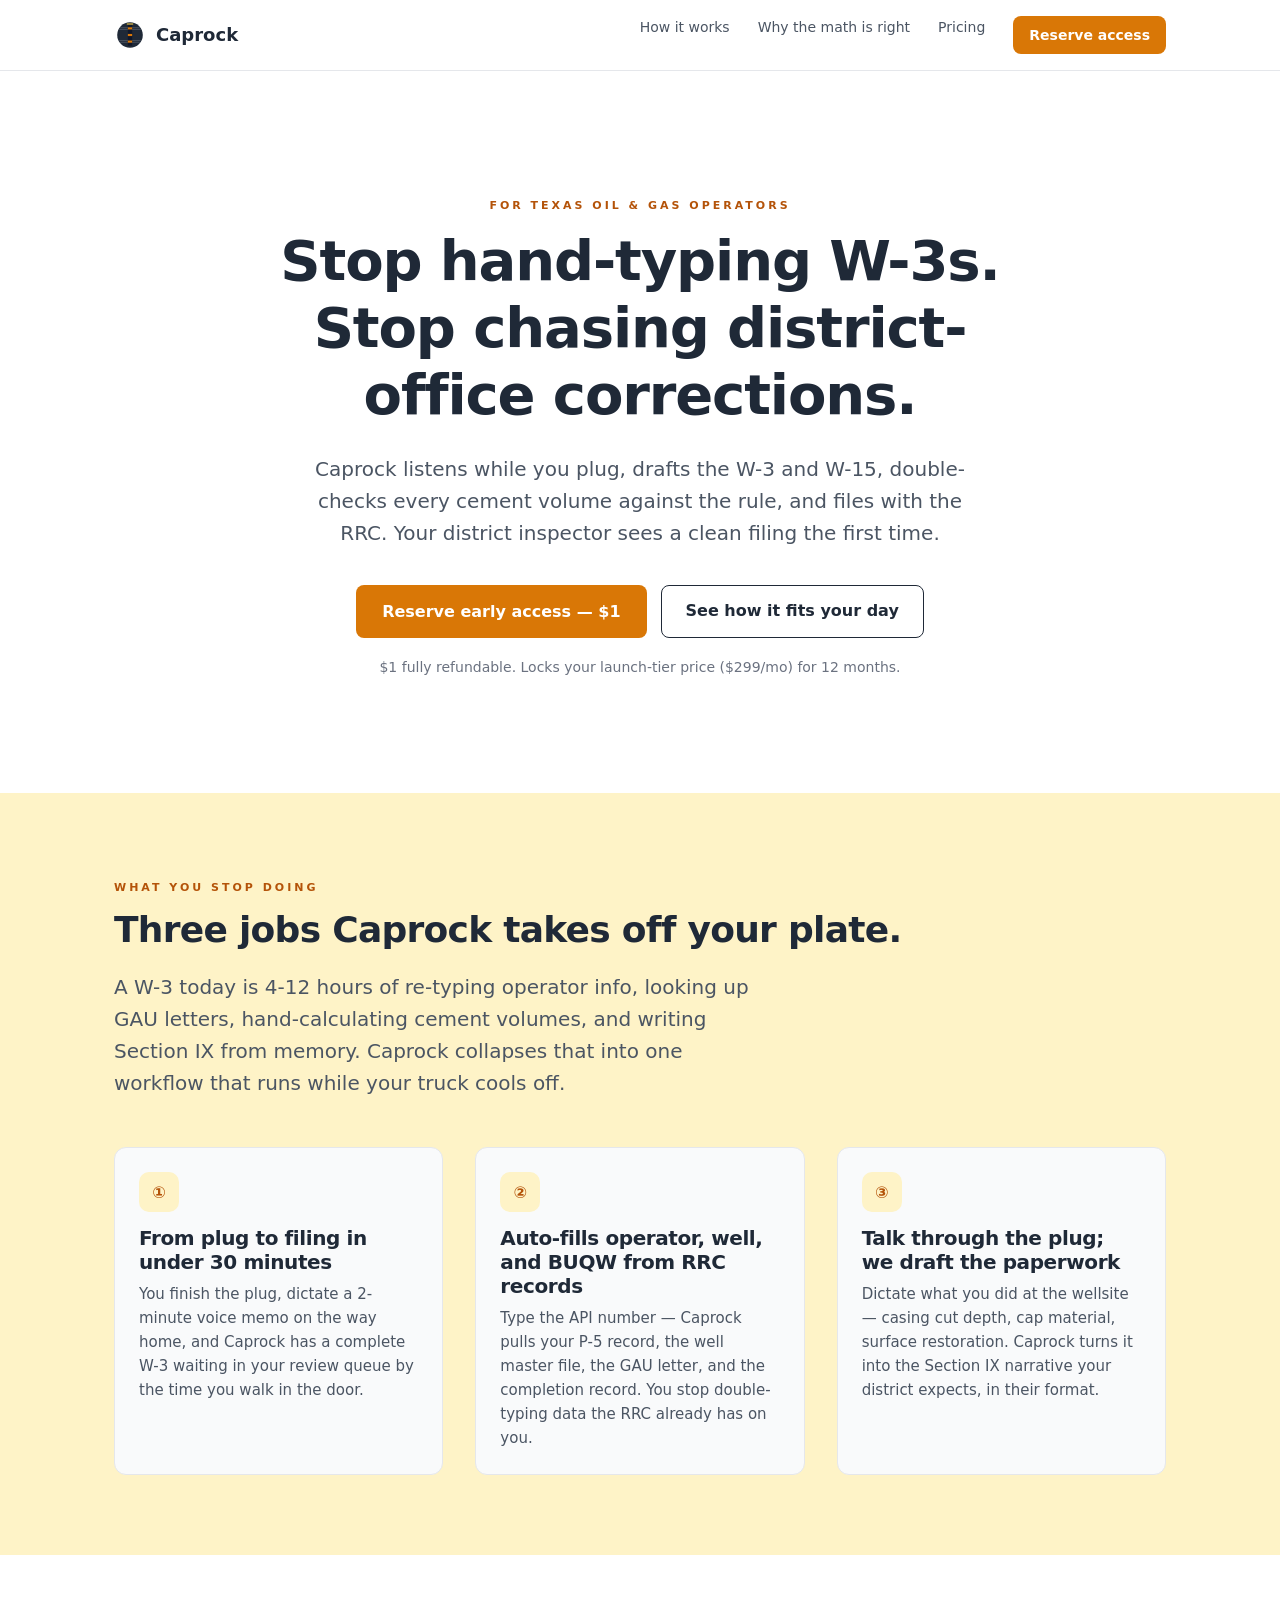
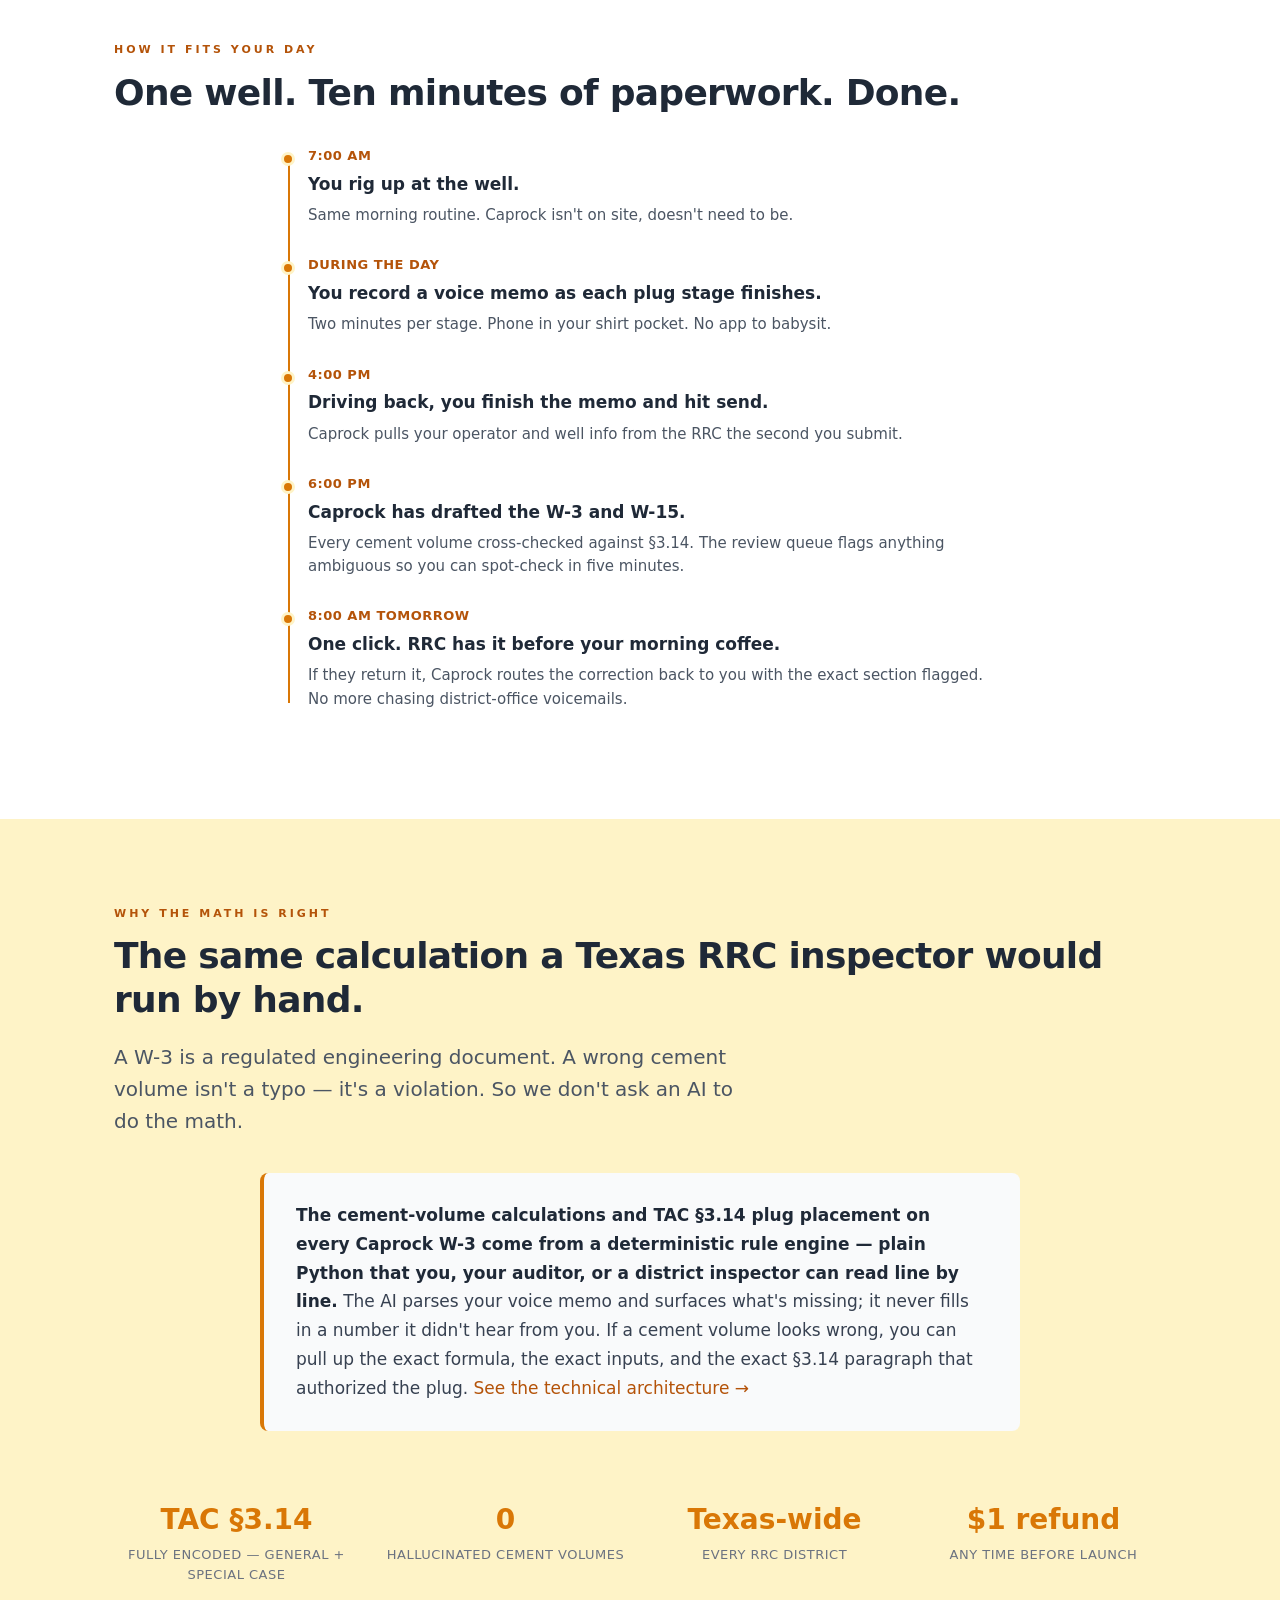
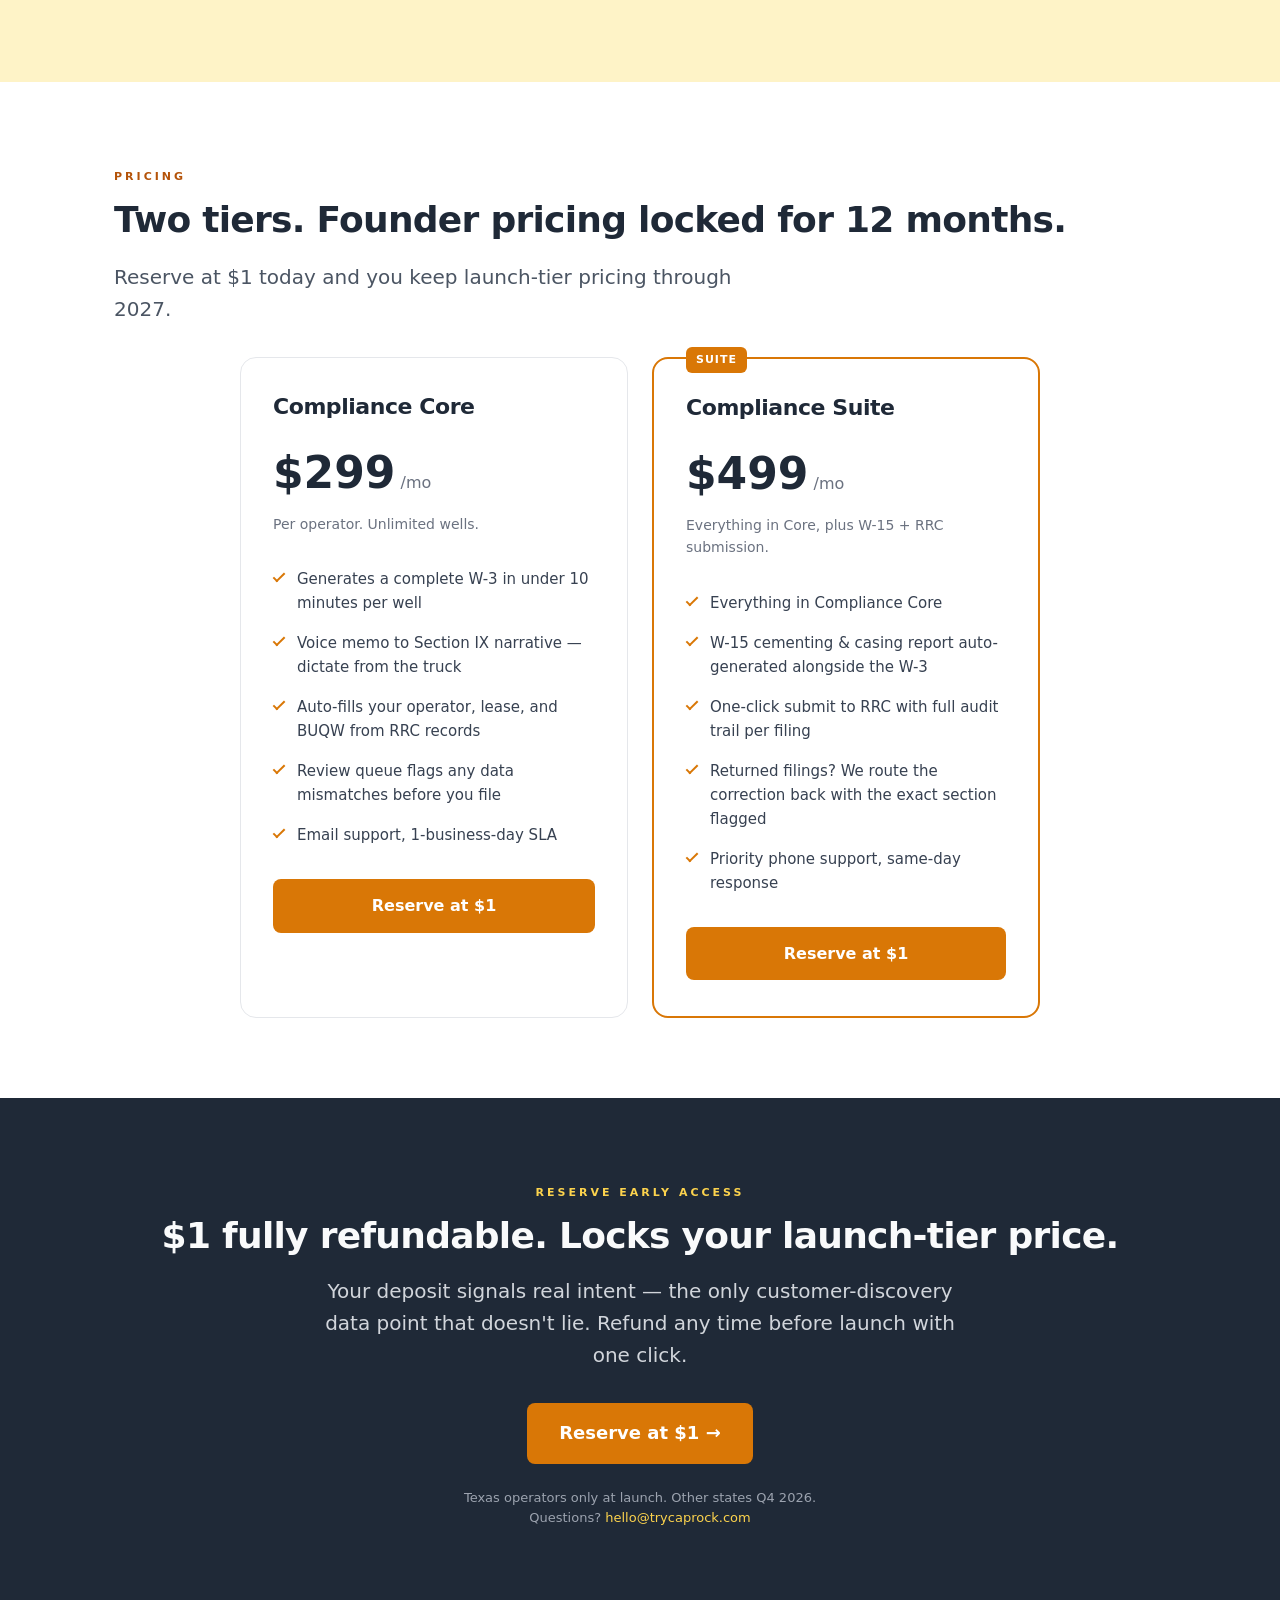
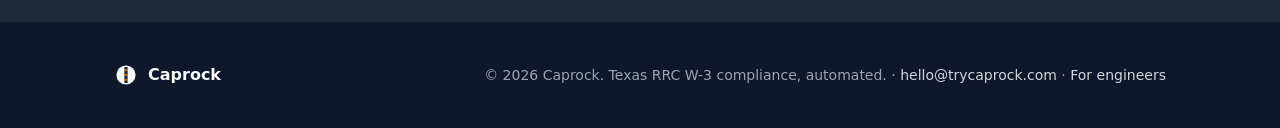
==== landing/index.html @ 78d44333 "Phase 1B + 1C, Caprock landing page, Cloudflare baseline tool" ====
<!DOCTYPE html>
<html lang="en">
<head>
<meta charset="UTF-8">
<meta name="viewport" content="width=device-width, initial-scale=1.0">
<title>Caprock — Stop hand-typing W-3s</title>
<meta name="description" content="Caprock drafts your W-3 and W-15 from a voice memo. Auto-fills operator and well info from RRC records. Cross-checks every cement volume against TAC §3.14. Refundable $1 deposit locks founder pricing.">
<meta property="og:title" content="Caprock — Stop hand-typing W-3s">
<meta property="og:description" content="The plugging-record assistant that won't let cement volumes slip past your district inspector.">
<meta name="theme-color" content="#1F2937">
<style>
  *,*::before,*::after { box-sizing: border-box; }
  html { scroll-behavior: smooth; }
  body {
    margin: 0;
    font-family: -apple-system, BlinkMacSystemFont, "Segoe UI", "Inter", system-ui, sans-serif;
    color: #1F2937; background: #FFFFFF;
    line-height: 1.6; -webkit-font-smoothing: antialiased;
  }
  a { color: #B45309; text-decoration: none; }
  a:hover { text-decoration: underline; }
  .wrap { max-width: 1100px; margin: 0 auto; padding: 0 24px; }
  section { padding: 80px 0; }
  section.dark { background: #1F2937; color: #F9FAFB; }
  section.cream { background: #FEF3C7; }
  h1, h2, h3 { font-weight: 600; letter-spacing: -0.02em; line-height: 1.2; margin: 0 0 18px; }
  h1 { font-size: 56px; }
  h2 { font-size: 36px; }
  h3 { font-size: 20px; }
  p.lead { font-size: 20px; color: #4B5563; max-width: 650px; }
  section.dark p.lead { color: #D1D5DB; }
  .eyebrow { display: inline-block; font-size: 11px; font-weight: 600;
    letter-spacing: 3px; text-transform: uppercase; color: #B45309; margin-bottom: 12px; }
  header { position: sticky; top: 0; z-index: 10; background: rgba(255,255,255,0.92);
    backdrop-filter: blur(8px); border-bottom: 1px solid #E5E7EB; }
  .nav { display: flex; justify-content: space-between; align-items: center;
    padding: 16px 24px; max-width: 1100px; margin: 0 auto; }
  .brand { display: flex; align-items: center; gap: 10px; font-weight: 600; font-size: 18px; color: #1F2937; }
  .brand svg { width: 32px; height: 32px; }
  nav ul { display: flex; gap: 28px; list-style: none; padding: 0; margin: 0; font-size: 14px; }
  nav a { color: #4B5563; }
  .btn { display: inline-block; padding: 14px 26px; border-radius: 8px;
    font-weight: 600; font-size: 16px; cursor: pointer; transition: transform 0.1s; border: none; text-align: center; }
  .btn-primary { background: #D97706; color: #FFFFFF; }
  .btn-primary:hover { background: #B45309; text-decoration: none; transform: translateY(-1px); }
  .btn-ghost { background: transparent; color: inherit; border: 1.5px solid currentColor; padding: 12px 24px; }
  .hero { padding: 120px 0 100px; text-align: center; }
  .hero h1 { max-width: 820px; margin: 0 auto 24px; }
  .hero p.lead { margin: 0 auto 36px; }
  .hero .cta-row { display: flex; gap: 14px; justify-content: center; flex-wrap: wrap; }
  .hero .deposit-note { margin-top: 18px; font-size: 14px; color: #6B7280; }
  .grid { display: grid; gap: 32px; }
  .grid-3 { grid-template-columns: repeat(3, 1fr); }
  @media (max-width: 800px) { .grid-3 { grid-template-columns: 1fr; } }
  .feature { padding: 24px; border-radius: 12px; background: #F9FAFB; border: 1px solid #E5E7EB; }
  .feature .icon { display: inline-flex; align-items: center; justify-content: center;
    width: 40px; height: 40px; border-radius: 10px; background: #FEF3C7;
    color: #B45309; font-weight: 600; margin-bottom: 14px; }
  .feature h3 { margin-bottom: 8px; }
  .feature p { color: #4B5563; margin: 0; font-size: 15px; }

  /* timeline */
  .timeline { max-width: 720px; margin: 32px auto 0; position: relative; padding-left: 28px; }
  .timeline::before { content: ""; position: absolute; left: 8px; top: 8px; bottom: 8px; width: 2px; background: #D97706; }
  .step { position: relative; margin-bottom: 28px; }
  .step::before { content: ""; position: absolute; left: -27px; top: 6px; width: 14px; height: 14px;
    border-radius: 50%; background: #D97706; border: 3px solid #FEF3C7; }
  .step .when { font-size: 13px; font-weight: 600; color: #B45309; letter-spacing: 0.5px; }
  .step h4 { margin: 4px 0 6px; font-size: 17px; font-weight: 600; color: #1F2937; }
  .step p { margin: 0; color: #4B5563; font-size: 15px; line-height: 1.55; }

  /* trust */
  .trust { display: grid; grid-template-columns: repeat(4, 1fr); gap: 24px; text-align: center; }
  @media (max-width: 700px) { .trust { grid-template-columns: repeat(2, 1fr); } }
  .stat { padding: 16px 0; }
  .stat .num { font-size: 28px; font-weight: 700; color: #D97706; line-height: 1.2; }
  .stat .label { font-size: 13px; color: #6B7280; letter-spacing: 0.5px; margin-top: 8px; }

  /* credibility callout */
  .callout { background: #F9FAFB; border-left: 4px solid #D97706; padding: 28px 32px; border-radius: 8px;
    max-width: 760px; margin: 36px auto 0; font-size: 17px; color: #374151; line-height: 1.7; }
  .callout strong { color: #1F2937; }

  /* pricing */
  .pricing { display: grid; grid-template-columns: 1fr 1fr; gap: 24px; max-width: 800px; margin: 32px auto 0; }
  @media (max-width: 700px) { .pricing { grid-template-columns: 1fr; } }
  .tier { background: #FFFFFF; padding: 36px 32px; border-radius: 16px;
    border: 1px solid #E5E7EB; position: relative; }
  .tier.featured { border: 2px solid #D97706; }
  .tier .tag { position: absolute; top: -12px; left: 32px; background: #D97706; color: #FFFFFF;
    padding: 4px 10px; border-radius: 6px; font-size: 11px; font-weight: 600; letter-spacing: 1px; }
  .tier h3 { font-size: 22px; }
  .tier .price { font-size: 44px; font-weight: 700; margin: 12px 0 4px; color: #1F2937; }
  .tier .price small { font-size: 16px; font-weight: 500; color: #6B7280; }
  .tier ul { list-style: none; padding: 0; margin: 24px 0; }
  .tier li { padding: 8px 0 8px 24px; position: relative; font-size: 15px; color: #374151; }
  .tier li::before { content: ""; position: absolute; left: 0; top: 14px;
    width: 12px; height: 6px; border-left: 2px solid #D97706;
    border-bottom: 2px solid #D97706; transform: rotate(-45deg); }
  .tier .btn { width: 100%; }

  footer { background: #0F172A; color: #9CA3AF; padding: 40px 0; font-size: 14px; }
  footer .row { display: flex; justify-content: space-between; align-items: center; flex-wrap: wrap; gap: 16px; }
  footer .brand { color: #F9FAFB; }
  footer a { color: #D1D5DB; }
</style>
</head>
<body>

<header>
  <div class="nav">
    <a href="#" class="brand">
      <svg viewBox="0 0 150 150" xmlns="http://www.w3.org/2000/svg" aria-hidden="true">
        <g transform="translate(75, 75)">
          <circle cx="0" cy="0" r="60" fill="#1F2937"/>
          <line x1="-44" y1="-34" x2="44" y2="-34" stroke="#9CA3AF" stroke-width="1.5" stroke-linecap="round"/>
          <line x1="-48" y1="-26" x2="48" y2="-26" stroke="#9CA3AF" stroke-width="1.5" stroke-linecap="round"/>
          <line x1="-48" y1="26" x2="48" y2="26" stroke="#9CA3AF" stroke-width="1.5" stroke-linecap="round"/>
          <line x1="-44" y1="34" x2="44" y2="34" stroke="#9CA3AF" stroke-width="1.5" stroke-linecap="round"/>
          <rect x="-10" y="-50" width="20" height="100" fill="#0F172A"/>
          <rect x="-10" y="-36" width="20" height="10" fill="#D97706"/>
          <rect x="-10" y="-5" width="20" height="10" fill="#D97706"/>
          <rect x="-10" y="26" width="20" height="10" fill="#D97706"/>
          <rect x="-15" y="-54" width="30" height="5" fill="#FCD34D"/>
        </g>
      </svg>
      Caprock
    </a>
    <nav>
      <ul>
        <li><a href="#how">How it works</a></li>
        <li><a href="#trust">Why the math is right</a></li>
        <li><a href="#pricing">Pricing</a></li>
        <li><a href="#reserve" class="btn btn-primary" style="padding: 8px 16px; font-size: 14px;">Reserve&nbsp;access</a></li>
      </ul>
    </nav>
  </div>
</header>

<section class="hero">
  <div class="wrap">
    <span class="eyebrow">For Texas oil &amp; gas operators</span>
    <h1>Stop hand-typing W-3s. Stop chasing district-office corrections.</h1>
    <p class="lead">
      Caprock listens while you plug, drafts the W-3 and W-15, double-checks every cement volume against the rule, and files with the RRC. Your district inspector sees a clean filing the first time.
    </p>
    <div class="cta-row">
      <a href="#reserve" class="btn btn-primary">Reserve early access — $1</a>
      <a href="#how" class="btn btn-ghost" style="color: #1F2937;">See how it fits your day</a>
    </div>
    <p class="deposit-note">$1 fully refundable. Locks your launch-tier price ($299/mo) for 12 months.</p>
  </div>
</section>

<section class="cream" id="how">
  <div class="wrap">
    <span class="eyebrow">What you stop doing</span>
    <h2>Three jobs Caprock takes off your plate.</h2>
    <p class="lead">A W-3 today is 4-12 hours of re-typing operator info, looking up GAU letters, hand-calculating cement volumes, and writing Section IX from memory. Caprock collapses that into one workflow that runs while your truck cools off.</p>
    <div class="grid grid-3" style="margin-top: 48px;">
      <div class="feature">
        <div class="icon">①</div>
        <h3>From plug to filing in under 30 minutes</h3>
        <p>You finish the plug, dictate a 2-minute voice memo on the way home, and Caprock has a complete W-3 waiting in your review queue by the time you walk in the door.</p>
      </div>
      <div class="feature">
        <div class="icon">②</div>
        <h3>Auto-fills operator, well, and BUQW from RRC records</h3>
        <p>Type the API number — Caprock pulls your P-5 record, the well master file, the GAU letter, and the completion record. You stop double-typing data the RRC already has on you.</p>
      </div>
      <div class="feature">
        <div class="icon">③</div>
        <h3>Talk through the plug; we draft the paperwork</h3>
        <p>Dictate what you did at the wellsite — casing cut depth, cap material, surface restoration. Caprock turns it into the Section IX narrative your district expects, in their format.</p>
      </div>
    </div>
  </div>
</section>

<section>
  <div class="wrap">
    <span class="eyebrow">How it fits your day</span>
    <h2>One well. Ten minutes of paperwork. Done.</h2>
    <div class="timeline">
      <div class="step">
        <div class="when">7:00 AM</div>
        <h4>You rig up at the well.</h4>
        <p>Same morning routine. Caprock isn't on site, doesn't need to be.</p>
      </div>
      <div class="step">
        <div class="when">DURING THE DAY</div>
        <h4>You record a voice memo as each plug stage finishes.</h4>
        <p>Two minutes per stage. Phone in your shirt pocket. No app to babysit.</p>
      </div>
      <div class="step">
        <div class="when">4:00 PM</div>
        <h4>Driving back, you finish the memo and hit send.</h4>
        <p>Caprock pulls your operator and well info from the RRC the second you submit.</p>
      </div>
      <div class="step">
        <div class="when">6:00 PM</div>
        <h4>Caprock has drafted the W-3 and W-15.</h4>
        <p>Every cement volume cross-checked against §3.14. The review queue flags anything ambiguous so you can spot-check in five minutes.</p>
      </div>
      <div class="step">
        <div class="when">8:00 AM TOMORROW</div>
        <h4>One click. RRC has it before your morning coffee.</h4>
        <p>If they return it, Caprock routes the correction back to you with the exact section flagged. No more chasing district-office voicemails.</p>
      </div>
    </div>
  </div>
</section>

<section class="cream" id="trust">
  <div class="wrap">
    <span class="eyebrow">Why the math is right</span>
    <h2>The same calculation a Texas RRC inspector would run by hand.</h2>
    <p class="lead">A W-3 is a regulated engineering document. A wrong cement volume isn't a typo — it's a violation. So we don't ask an AI to do the math.</p>
    <div class="callout">
      <strong>The cement-volume calculations and TAC §3.14 plug placement on every Caprock W-3 come from a deterministic rule engine — plain Python that you, your auditor, or a district inspector can read line by line.</strong> The AI parses your voice memo and surfaces what's missing; it never fills in a number it didn't hear from you. If a cement volume looks wrong, you can pull up the exact formula, the exact inputs, and the exact §3.14 paragraph that authorized the plug. <a href="for-engineers.html">See the technical architecture →</a>
    </div>
    <div class="trust" style="margin-top: 56px;">
      <div class="stat"><div class="num">TAC §3.14</div><div class="label">FULLY ENCODED — GENERAL + SPECIAL CASE</div></div>
      <div class="stat"><div class="num">0</div><div class="label">HALLUCINATED CEMENT VOLUMES</div></div>
      <div class="stat"><div class="num">Texas-wide</div><div class="label">EVERY RRC DISTRICT</div></div>
      <div class="stat"><div class="num">$1 refund</div><div class="label">ANY TIME BEFORE LAUNCH</div></div>
    </div>
  </div>
</section>

<section id="pricing">
  <div class="wrap">
    <span class="eyebrow">Pricing</span>
    <h2>Two tiers. Founder pricing locked for 12 months.</h2>
    <p class="lead">Reserve at $1 today and you keep launch-tier pricing through 2027.</p>
    <div class="pricing">
      <div class="tier">
        <h3>Compliance Core</h3>
        <div class="price">$299<small>&nbsp;/mo</small></div>
        <p style="color: #6B7280; font-size: 14px; margin: 0;">Per operator. Unlimited wells.</p>
        <ul>
          <li>Generates a complete W-3 in under 10 minutes per well</li>
          <li>Voice memo to Section IX narrative — dictate from the truck</li>
          <li>Auto-fills your operator, lease, and BUQW from RRC records</li>
          <li>Review queue flags any data mismatches before you file</li>
          <li>Email support, 1-business-day SLA</li>
        </ul>
        <a href="#reserve" class="btn btn-primary">Reserve at $1</a>
      </div>
      <div class="tier featured">
        <span class="tag">SUITE</span>
        <h3>Compliance Suite</h3>
        <div class="price">$499<small>&nbsp;/mo</small></div>
        <p style="color: #6B7280; font-size: 14px; margin: 0;">Everything in Core, plus W-15 + RRC submission.</p>
        <ul>
          <li>Everything in Compliance Core</li>
          <li>W-15 cementing &amp; casing report auto-generated alongside the W-3</li>
          <li>One-click submit to RRC with full audit trail per filing</li>
          <li>Returned filings? We route the correction back with the exact section flagged</li>
          <li>Priority phone support, same-day response</li>
        </ul>
        <a href="#reserve" class="btn btn-primary">Reserve at $1</a>
      </div>
    </div>
  </div>
</section>

<section class="dark" id="reserve">
  <div class="wrap" style="text-align: center;">
    <span class="eyebrow" style="color: #FCD34D;">Reserve early access</span>
    <h2 style="color: #F9FAFB;">$1 fully refundable. Locks your launch-tier price.</h2>
    <p class="lead" style="margin: 0 auto 32px;">
      Your deposit signals real intent — the only customer-discovery data point that doesn't lie. Refund any time before launch with one click.
    </p>
    <a href="https://buy.stripe.com/REPLACE_WITH_YOUR_PAYMENT_LINK"
       class="btn btn-primary" style="font-size: 18px; padding: 16px 32px;">
      Reserve at $1 →
    </a>
    <p style="color: #9CA3AF; font-size: 13px; margin-top: 24px;">
      Texas operators only at launch. Other states Q4 2026.
      <br>Questions? <a href="mailto:hello@trycaprock.com" style="color: #FCD34D;">hello@trycaprock.com</a>
    </p>
  </div>
</section>

<footer>
  <div class="wrap row">
    <div class="brand" style="font-size: 16px;">
      <svg viewBox="0 0 150 150" xmlns="http://www.w3.org/2000/svg" aria-hidden="true" style="width: 24px; height: 24px;">
        <g transform="translate(75, 75)">
          <circle cx="0" cy="0" r="60" fill="#F9FAFB"/>
          <rect x="-10" y="-50" width="20" height="100" fill="#1F2937"/>
          <rect x="-10" y="-36" width="20" height="10" fill="#D97706"/>
          <rect x="-10" y="-5" width="20" height="10" fill="#D97706"/>
          <rect x="-10" y="26" width="20" height="10" fill="#D97706"/>
        </g>
      </svg>
      Caprock
    </div>
    <div>
      © 2026 Caprock. Texas RRC W-3 compliance, automated. ·
      <a href="mailto:hello@trycaprock.com">hello@trycaprock.com</a> ·
      <a href="for-engineers.html">For engineers</a>
    </div>
  </div>
</footer>

</body>
</html>
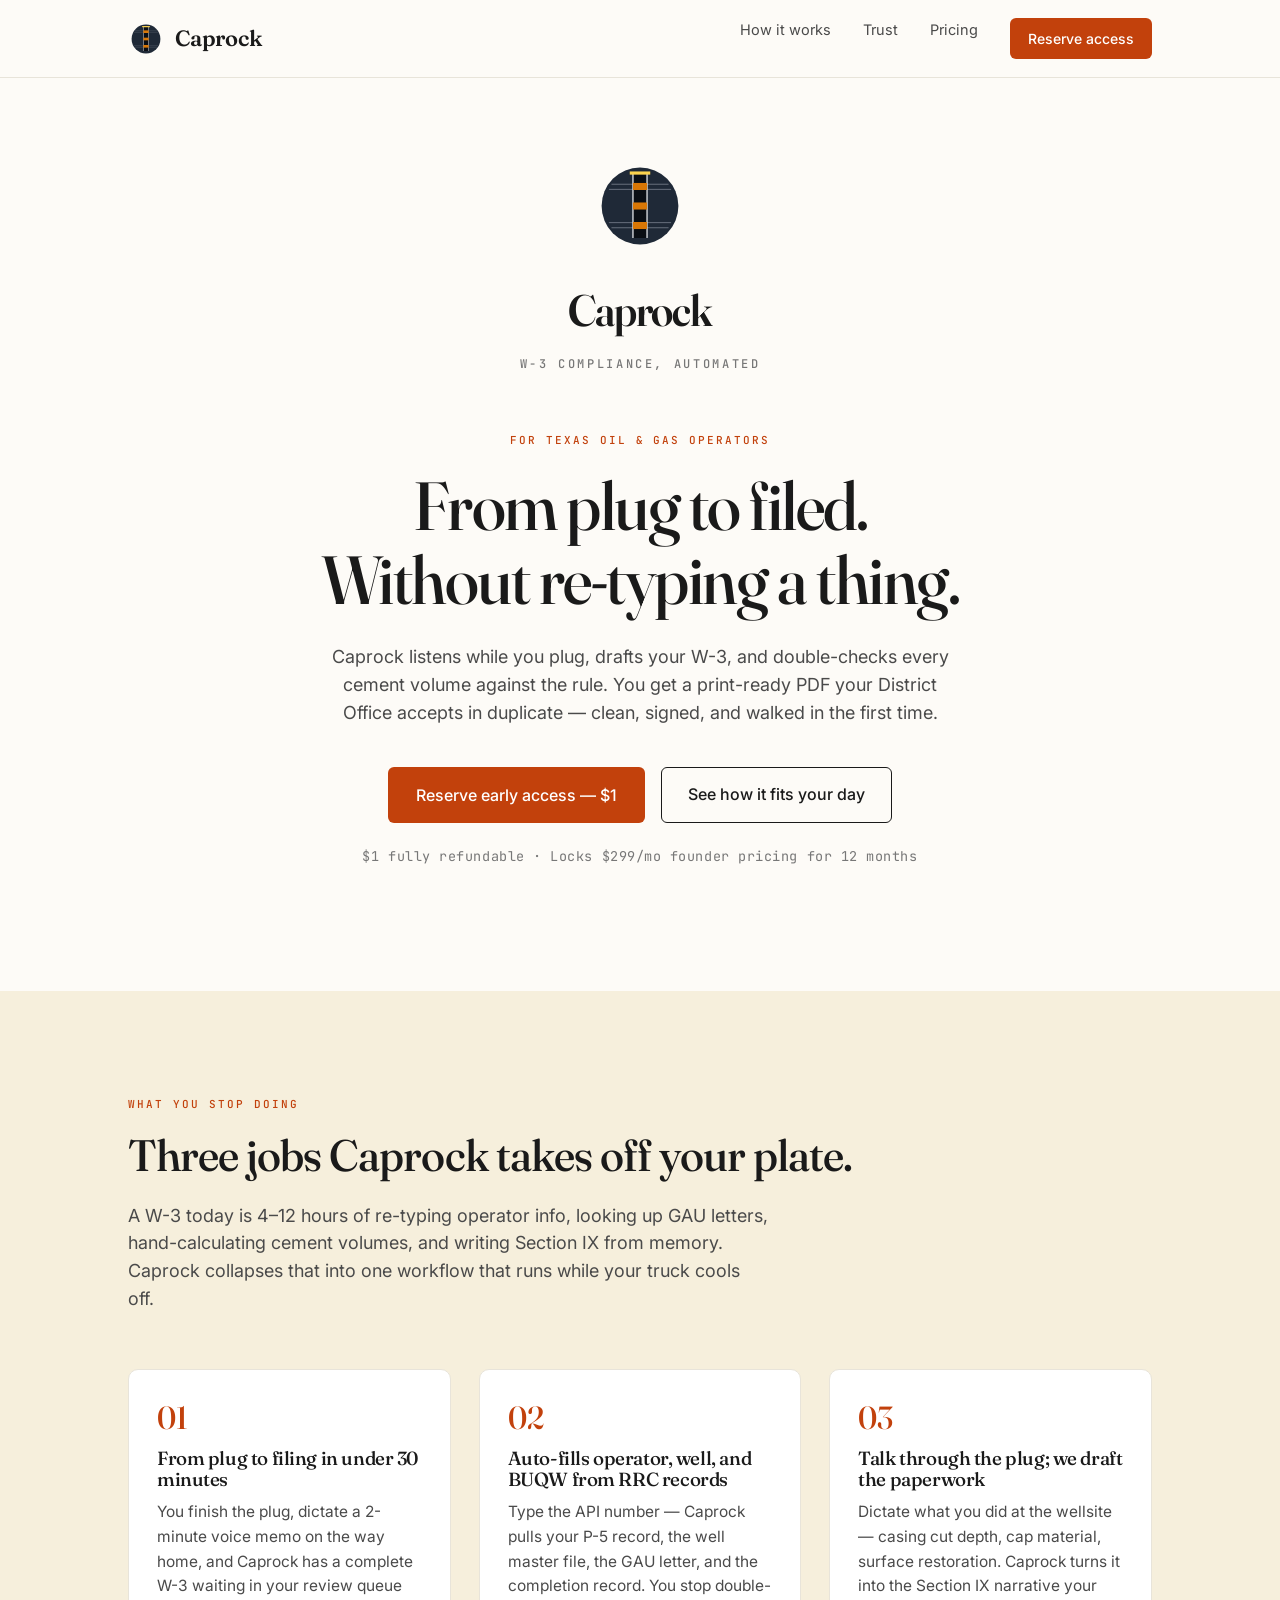
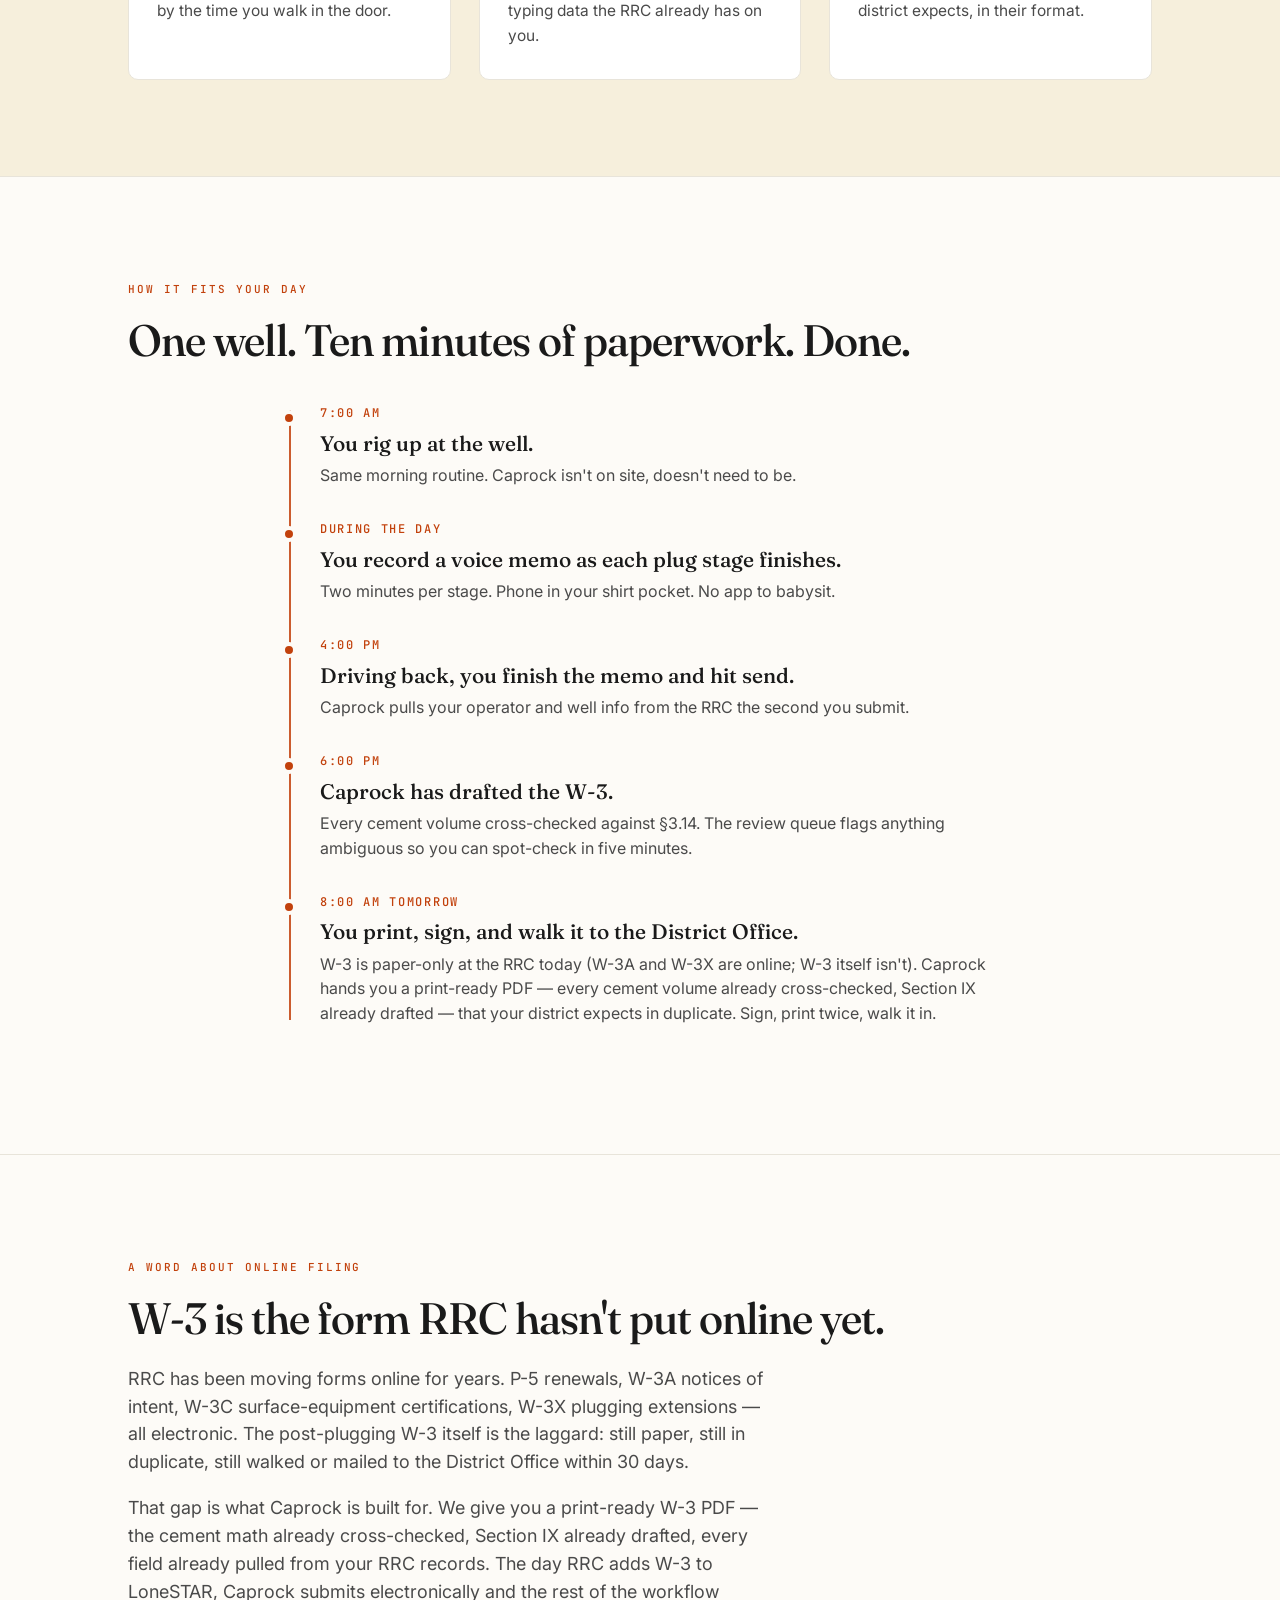
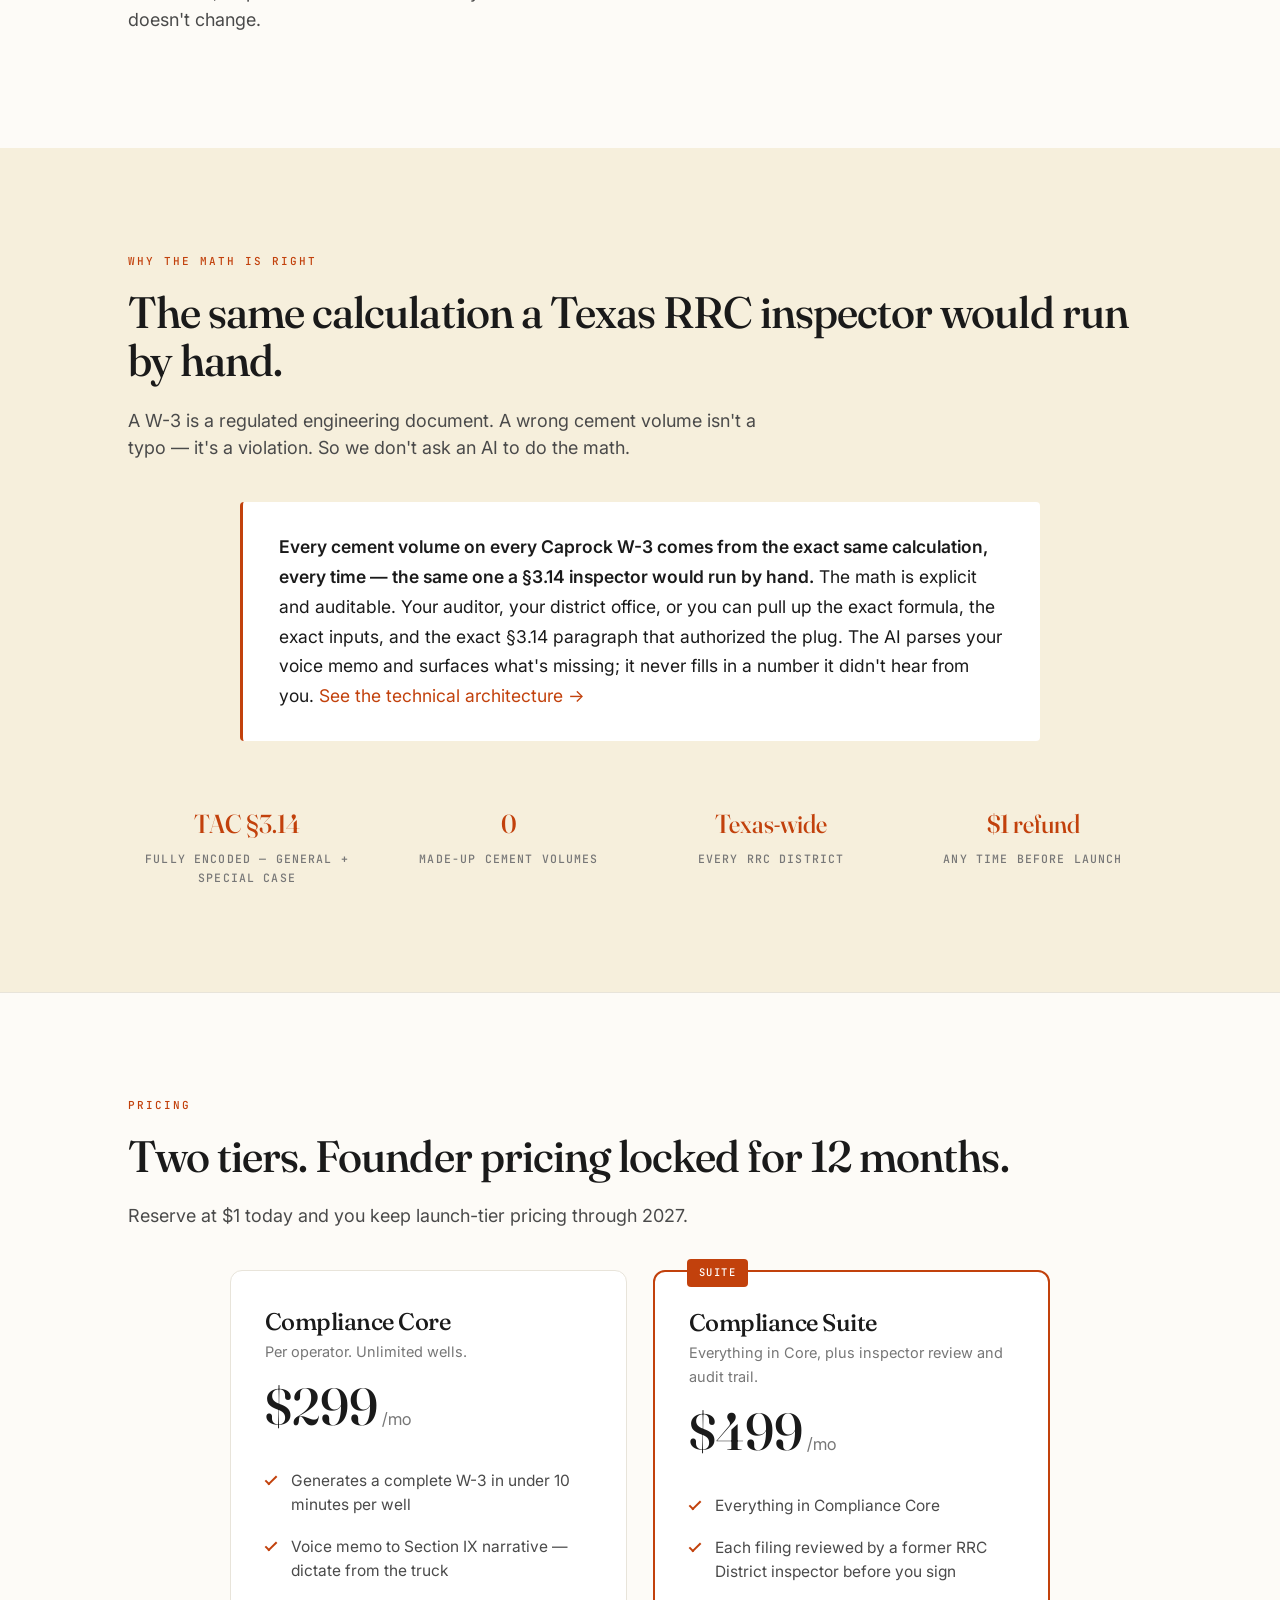
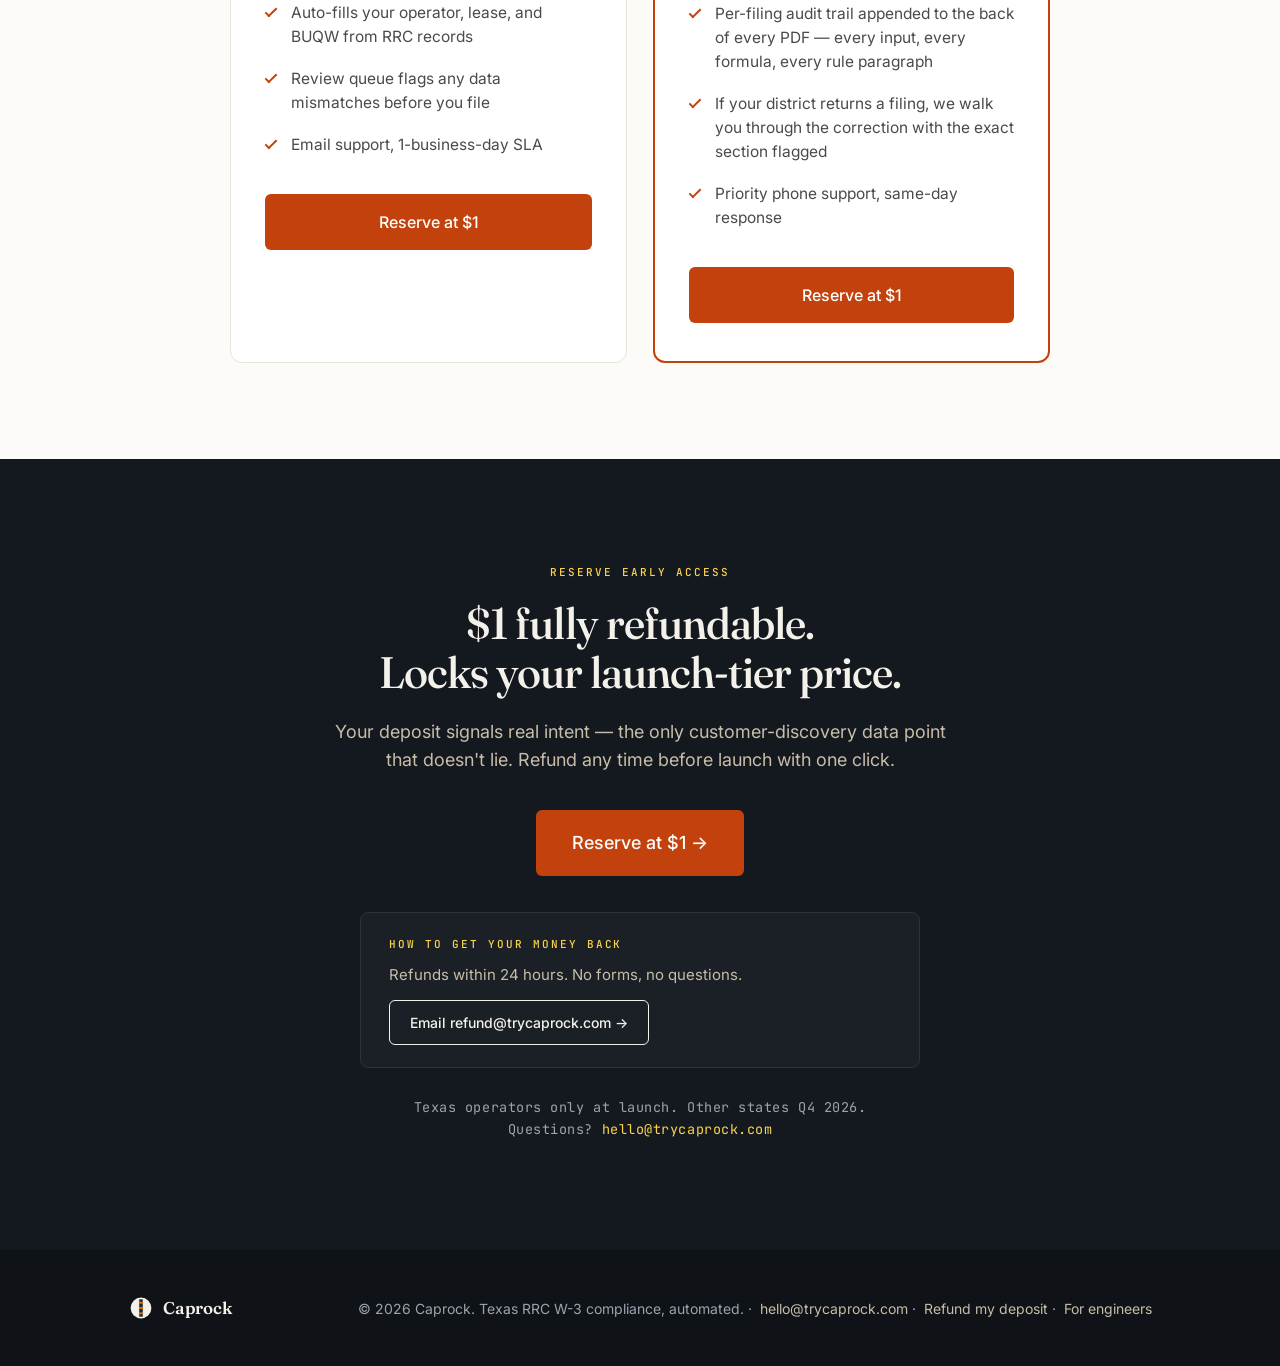
==== commit 4aab95e1: "Landing page copy: remove W-15 reference and LoneSTAR e-filing promise - index.html: 6PM timeline st" ====
--- a/landing/index.html
+++ b/landing/index.html
@@ -4,105 +4,233 @@
 <meta charset="UTF-8">
 <meta name="viewport" content="width=device-width, initial-scale=1.0">
 <title>Caprock — Stop hand-typing W-3s</title>
-<meta name="description" content="Caprock drafts your W-3 and W-15 from a voice memo. Auto-fills operator and well info from RRC records. Cross-checks every cement volume against TAC §3.14. Refundable $1 deposit locks founder pricing.">
+<meta name="description" content="Caprock drafts your Texas RRC Form W-3 from a voice memo. Auto-fills operator and well info from RRC records. Cross-checks every cement volume against TAC §3.14. Print-ready PDF your district office accepts in duplicate. Refundable $1 deposit reserves founder pricing.">
 <meta property="og:title" content="Caprock — Stop hand-typing W-3s">
 <meta property="og:description" content="The plugging-record assistant that won't let cement volumes slip past your district inspector.">
 <meta name="theme-color" content="#1F2937">
+<link rel="preconnect" href="https://fonts.googleapis.com">
+<link rel="preconnect" href="https://fonts.gstatic.com" crossorigin>
+<link href="https://fonts.googleapis.com/css2?family=Fraunces:opsz,wght@9..144,500;9..144,600&family=Inter:wght@400;500;600&family=JetBrains+Mono:wght@500&display=swap" rel="stylesheet">
 <style>
   *,*::before,*::after { box-sizing: border-box; }
+  :root {
+    --ink: #1A1A1A;
+    --ink-soft: #4A4A4A;
+    --ink-faded: #777;
+    --bg: #FDFBF7;
+    --bg-cream: #F6EFDC;
+    --bg-card: #FFFFFF;
+    --border: #E8E4DA;
+    --accent: #C2410C;
+    --accent-hover: #9A330A;
+    --accent-bright: #D97706;
+    --gold: #FCD34D;
+    --serif: 'Fraunces', Georgia, serif;
+    --sans: 'Inter', -apple-system, BlinkMacSystemFont, system-ui, sans-serif;
+    --mono: 'JetBrains Mono', 'SF Mono', Menlo, monospace;
+  }
   html { scroll-behavior: smooth; }
   body {
-    margin: 0;
-    font-family: -apple-system, BlinkMacSystemFont, "Segoe UI", "Inter", system-ui, sans-serif;
-    color: #1F2937; background: #FFFFFF;
-    line-height: 1.6; -webkit-font-smoothing: antialiased;
-  }
-  a { color: #B45309; text-decoration: none; }
-  a:hover { text-decoration: underline; }
-  .wrap { max-width: 1100px; margin: 0 auto; padding: 0 24px; }
-  section { padding: 80px 0; }
-  section.dark { background: #1F2937; color: #F9FAFB; }
-  section.cream { background: #FEF3C7; }
-  h1, h2, h3 { font-weight: 600; letter-spacing: -0.02em; line-height: 1.2; margin: 0 0 18px; }
-  h1 { font-size: 56px; }
-  h2 { font-size: 36px; }
-  h3 { font-size: 20px; }
-  p.lead { font-size: 20px; color: #4B5563; max-width: 650px; }
-  section.dark p.lead { color: #D1D5DB; }
-  .eyebrow { display: inline-block; font-size: 11px; font-weight: 600;
-    letter-spacing: 3px; text-transform: uppercase; color: #B45309; margin-bottom: 12px; }
-  header { position: sticky; top: 0; z-index: 10; background: rgba(255,255,255,0.92);
-    backdrop-filter: blur(8px); border-bottom: 1px solid #E5E7EB; }
-  .nav { display: flex; justify-content: space-between; align-items: center;
-    padding: 16px 24px; max-width: 1100px; margin: 0 auto; }
-  .brand { display: flex; align-items: center; gap: 10px; font-weight: 600; font-size: 18px; color: #1F2937; }
-  .brand svg { width: 32px; height: 32px; }
-  nav ul { display: flex; gap: 28px; list-style: none; padding: 0; margin: 0; font-size: 14px; }
-  nav a { color: #4B5563; }
-  .btn { display: inline-block; padding: 14px 26px; border-radius: 8px;
-    font-weight: 600; font-size: 16px; cursor: pointer; transition: transform 0.1s; border: none; text-align: center; }
-  .btn-primary { background: #D97706; color: #FFFFFF; }
-  .btn-primary:hover { background: #B45309; text-decoration: none; transform: translateY(-1px); }
-  .btn-ghost { background: transparent; color: inherit; border: 1.5px solid currentColor; padding: 12px 24px; }
-  .hero { padding: 120px 0 100px; text-align: center; }
-  .hero h1 { max-width: 820px; margin: 0 auto 24px; }
-  .hero p.lead { margin: 0 auto 36px; }
-  .hero .cta-row { display: flex; gap: 14px; justify-content: center; flex-wrap: wrap; }
-  .hero .deposit-note { margin-top: 18px; font-size: 14px; color: #6B7280; }
-  .grid { display: grid; gap: 32px; }
-  .grid-3 { grid-template-columns: repeat(3, 1fr); }
-  @media (max-width: 800px) { .grid-3 { grid-template-columns: 1fr; } }
-  .feature { padding: 24px; border-radius: 12px; background: #F9FAFB; border: 1px solid #E5E7EB; }
-  .feature .icon { display: inline-flex; align-items: center; justify-content: center;
-    width: 40px; height: 40px; border-radius: 10px; background: #FEF3C7;
-    color: #B45309; font-weight: 600; margin-bottom: 14px; }
-  .feature h3 { margin-bottom: 8px; }
-  .feature p { color: #4B5563; margin: 0; font-size: 15px; }
+    margin: 0; background: var(--bg); color: var(--ink);
+    font-family: var(--sans); font-size: 17px; line-height: 1.65;
+    -webkit-font-smoothing: antialiased;
+  }
+  a { color: var(--accent); text-decoration: none; }
+  a:hover { text-decoration: underline; text-decoration-thickness: 1.5px; text-underline-offset: 3px; }
+  code, .mono { font-family: var(--mono); font-size: 0.92em; }
+
+  .wrap { max-width: 1080px; margin: 0 auto; padding: 0 28px; }
+  section { padding: 96px 0; border-top: 1px solid var(--border); }
+  section:first-of-type { border-top: none; }
+  section.dark { background: #14191F; color: #F4F1EA; border-top-color: transparent; }
+  section.cream { background: var(--bg-cream); border-top-color: transparent; }
+
+  h1, h2, h3 {
+    font-family: var(--serif); font-weight: 500;
+    letter-spacing: -0.022em; line-height: 1.1; margin: 0 0 22px;
+    font-variation-settings: "opsz" 32;
+  }
+  h1 { font-size: clamp(40px, 5.6vw, 68px); font-variation-settings: "opsz" 96; }
+  h2 { font-size: clamp(30px, 3.6vw, 44px); font-variation-settings: "opsz" 72; }
+  h3 { font-size: 21px; font-variation-settings: "opsz" 32; }
+  p.lead {
+    font-family: var(--sans); font-size: clamp(18px, 1.4vw, 21px);
+    color: var(--ink-soft); max-width: 640px; line-height: 1.55;
+  }
+  section.dark p.lead { color: #C7BDA8; }
+  .eyebrow {
+    display: inline-block; font-family: var(--mono);
+    font-size: 11px; font-weight: 500; letter-spacing: 0.18em;
+    text-transform: uppercase; color: var(--accent);
+    margin-bottom: 18px;
+  }
+  section.dark .eyebrow { color: var(--gold); }
+
+  /* header */
+  header {
+    position: sticky; top: 0; z-index: 10;
+    background: rgba(253, 251, 247, 0.92);
+    backdrop-filter: blur(10px); -webkit-backdrop-filter: blur(10px);
+    border-bottom: 1px solid var(--border);
+  }
+  .nav {
+    display: flex; justify-content: space-between; align-items: center;
+    padding: 18px 28px; max-width: 1080px; margin: 0 auto;
+  }
+  .brand {
+    display: flex; align-items: center; gap: 11px;
+    font-family: var(--serif); font-weight: 600;
+    font-size: 22px; letter-spacing: -0.01em; color: var(--ink);
+  }
+  .brand svg { width: 36px; height: 36px; }
+  nav ul { display: flex; gap: 32px; list-style: none; padding: 0; margin: 0; font-size: 14.5px; }
+  nav a { color: var(--ink-soft); }
+  nav a:hover { color: var(--ink); text-decoration: none; }
+
+  /* CTAs */
+  .btn {
+    display: inline-block; padding: 15px 28px;
+    font-family: var(--sans); font-weight: 500; font-size: 16px;
+    border-radius: 6px; cursor: pointer; border: none; text-align: center;
+    transition: transform 0.12s ease, background 0.12s ease;
+  }
+  .btn-primary { background: var(--accent); color: #FFFFFF; }
+  .btn-primary:hover { background: var(--accent-hover); text-decoration: none; transform: translateY(-1px); }
+  .btn-ghost { background: transparent; color: var(--ink); border: 1.5px solid var(--ink); padding: 13px 26px; }
+  .btn-ghost:hover { background: var(--ink); color: #FFFFFF; text-decoration: none; }
+  section.dark .btn-ghost { color: #F4F1EA; border-color: #F4F1EA; }
+  section.dark .btn-ghost:hover { background: #F4F1EA; color: #14191F; }
+
+  /* hero */
+  .hero { padding: 80px 0 110px; text-align: center; border-top: none; }
+  .hero .lockup { display: flex; flex-direction: column; align-items: center; margin-bottom: 50px; }
+  .hero .lockup svg { width: 96px; height: 96px; }
+  .hero .lockup .wordmark {
+    font-family: var(--serif); font-weight: 600; font-size: 44px;
+    letter-spacing: -0.025em; color: var(--ink); margin-top: 20px;
+    font-variation-settings: "opsz" 96;
+  }
+  .hero .lockup .tagline {
+    font-family: var(--mono); font-size: 12px; font-weight: 500;
+    letter-spacing: 0.22em; color: var(--ink-faded);
+    text-transform: uppercase; margin-top: 8px;
+  }
+  .hero h1 { max-width: 880px; margin: 0 auto 26px; }
+  .hero p.lead { margin: 0 auto 40px; }
+  .hero .cta-row { display: flex; gap: 16px; justify-content: center; flex-wrap: wrap; }
+  .hero .deposit-note {
+    margin-top: 22px; font-size: 13.5px; color: var(--ink-faded);
+    font-family: var(--mono); letter-spacing: 0.04em;
+  }
+
+  /* features grid */
+  .grid-3 { display: grid; gap: 28px; grid-template-columns: repeat(3, 1fr); }
+  @media (max-width: 820px) { .grid-3 { grid-template-columns: 1fr; } }
+  .feature {
+    padding: 32px 28px 30px; border-radius: 10px;
+    background: var(--bg-card); border: 1px solid var(--border);
+  }
+  .feature .num {
+    font-family: var(--serif); font-size: 32px; font-weight: 500;
+    color: var(--accent); line-height: 1; margin-bottom: 14px;
+    font-variation-settings: "opsz" 144;
+  }
+  .feature h3 { margin-bottom: 10px; font-size: 19px; }
+  .feature p { color: var(--ink-soft); margin: 0; font-size: 15.5px; line-height: 1.6; }
 
   /* timeline */
-  .timeline { max-width: 720px; margin: 32px auto 0; position: relative; padding-left: 28px; }
-  .timeline::before { content: ""; position: absolute; left: 8px; top: 8px; bottom: 8px; width: 2px; background: #D97706; }
-  .step { position: relative; margin-bottom: 28px; }
-  .step::before { content: ""; position: absolute; left: -27px; top: 6px; width: 14px; height: 14px;
-    border-radius: 50%; background: #D97706; border: 3px solid #FEF3C7; }
-  .step .when { font-size: 13px; font-weight: 600; color: #B45309; letter-spacing: 0.5px; }
-  .step h4 { margin: 4px 0 6px; font-size: 17px; font-weight: 600; color: #1F2937; }
-  .step p { margin: 0; color: #4B5563; font-size: 15px; line-height: 1.55; }
+  .timeline {
+    max-width: 720px; margin: 40px auto 0;
+    position: relative; padding-left: 32px;
+  }
+  .timeline::before {
+    content: ""; position: absolute; left: 9px; top: 6px; bottom: 6px;
+    width: 2px; background: var(--accent); opacity: 0.85;
+  }
+  .step { position: relative; margin-bottom: 32px; padding-left: 8px; }
+  .step::before {
+    content: ""; position: absolute; left: -31px; top: 6px;
+    width: 16px; height: 16px; border-radius: 50%;
+    background: var(--accent); border: 4px solid var(--bg);
+  }
+  .step .when {
+    font-family: var(--mono); font-size: 12px; font-weight: 500;
+    color: var(--accent); letter-spacing: 0.14em; text-transform: uppercase;
+  }
+  .step h4 {
+    margin: 6px 0 6px; font-family: var(--serif); font-weight: 500;
+    font-size: 21px; line-height: 1.3; color: var(--ink);
+  }
+  .step p { margin: 0; color: var(--ink-soft); font-size: 16px; line-height: 1.55; }
 
   /* trust */
-  .trust { display: grid; grid-template-columns: repeat(4, 1fr); gap: 24px; text-align: center; }
-  @media (max-width: 700px) { .trust { grid-template-columns: repeat(2, 1fr); } }
-  .stat { padding: 16px 0; }
-  .stat .num { font-size: 28px; font-weight: 700; color: #D97706; line-height: 1.2; }
-  .stat .label { font-size: 13px; color: #6B7280; letter-spacing: 0.5px; margin-top: 8px; }
-
-  /* credibility callout */
-  .callout { background: #F9FAFB; border-left: 4px solid #D97706; padding: 28px 32px; border-radius: 8px;
-    max-width: 760px; margin: 36px auto 0; font-size: 17px; color: #374151; line-height: 1.7; }
-  .callout strong { color: #1F2937; }
+  .callout {
+    background: var(--bg-card); border-left: 3px solid var(--accent);
+    padding: 30px 36px; border-radius: 4px;
+    max-width: 800px; margin: 40px auto 0;
+    font-size: 17.5px; color: var(--ink); line-height: 1.7;
+  }
+  .callout strong { color: var(--ink); font-weight: 600; }
+  .trust { display: grid; grid-template-columns: repeat(4, 1fr); gap: 24px; text-align: center; margin-top: 60px; }
+  @media (max-width: 760px) { .trust { grid-template-columns: repeat(2, 1fr); } }
+  .stat { padding: 8px 0; }
+  .stat .num {
+    font-family: var(--serif); font-size: 26px; font-weight: 500;
+    color: var(--accent); line-height: 1.2;
+    font-variation-settings: "opsz" 144;
+  }
+  .stat .label {
+    font-family: var(--mono); font-size: 11.5px; font-weight: 500;
+    color: var(--ink-faded); letter-spacing: 0.1em; margin-top: 10px;
+    text-transform: uppercase;
+  }
 
   /* pricing */
-  .pricing { display: grid; grid-template-columns: 1fr 1fr; gap: 24px; max-width: 800px; margin: 32px auto 0; }
-  @media (max-width: 700px) { .pricing { grid-template-columns: 1fr; } }
-  .tier { background: #FFFFFF; padding: 36px 32px; border-radius: 16px;
-    border: 1px solid #E5E7EB; position: relative; }
-  .tier.featured { border: 2px solid #D97706; }
-  .tier .tag { position: absolute; top: -12px; left: 32px; background: #D97706; color: #FFFFFF;
-    padding: 4px 10px; border-radius: 6px; font-size: 11px; font-weight: 600; letter-spacing: 1px; }
-  .tier h3 { font-size: 22px; }
-  .tier .price { font-size: 44px; font-weight: 700; margin: 12px 0 4px; color: #1F2937; }
-  .tier .price small { font-size: 16px; font-weight: 500; color: #6B7280; }
-  .tier ul { list-style: none; padding: 0; margin: 24px 0; }
-  .tier li { padding: 8px 0 8px 24px; position: relative; font-size: 15px; color: #374151; }
-  .tier li::before { content: ""; position: absolute; left: 0; top: 14px;
-    width: 12px; height: 6px; border-left: 2px solid #D97706;
-    border-bottom: 2px solid #D97706; transform: rotate(-45deg); }
+  .pricing { display: grid; grid-template-columns: 1fr 1fr; gap: 26px; max-width: 820px; margin: 40px auto 0; }
+  @media (max-width: 720px) { .pricing { grid-template-columns: 1fr; } }
+  .tier {
+    background: var(--bg-card); padding: 38px 34px;
+    border-radius: 12px; border: 1px solid var(--border); position: relative;
+  }
+  .tier.featured { border: 2px solid var(--accent); }
+  .tier .tag {
+    position: absolute; top: -13px; left: 32px;
+    background: var(--accent); color: #FFFFFF;
+    padding: 5px 12px; border-radius: 4px;
+    font-family: var(--mono); font-size: 10.5px; font-weight: 500;
+    letter-spacing: 0.14em; text-transform: uppercase;
+  }
+  .tier h3 { font-size: 24px; margin-bottom: 4px; }
+  .tier .sub { color: var(--ink-faded); font-size: 14.5px; margin: 0 0 16px; }
+  .tier .price {
+    font-family: var(--serif); font-size: 52px; font-weight: 500;
+    margin: 4px 0 4px; color: var(--ink); line-height: 1;
+    font-variation-settings: "opsz" 144;
+  }
+  .tier .price small {
+    font-family: var(--sans); font-size: 17px; font-weight: 400;
+    color: var(--ink-faded);
+  }
+  .tier ul { list-style: none; padding: 0; margin: 28px 0; }
+  .tier li {
+    padding: 9px 0 9px 26px; position: relative;
+    font-size: 15.5px; color: var(--ink-soft); line-height: 1.55;
+  }
+  .tier li::before {
+    content: ""; position: absolute; left: 0; top: 16px;
+    width: 12px; height: 6px;
+    border-left: 2px solid var(--accent); border-bottom: 2px solid var(--accent);
+    transform: rotate(-45deg);
+  }
   .tier .btn { width: 100%; }
 
-  footer { background: #0F172A; color: #9CA3AF; padding: 40px 0; font-size: 14px; }
-  footer .row { display: flex; justify-content: space-between; align-items: center; flex-wrap: wrap; gap: 16px; }
-  footer .brand { color: #F9FAFB; }
-  footer a { color: #D1D5DB; }
+  footer {
+    background: #0F1216; color: #9CA3AF; padding: 44px 0; font-size: 14px;
+  }
+  footer .row { display: flex; justify-content: space-between; align-items: center; flex-wrap: wrap; gap: 18px; }
+  footer .brand { color: #F4F1EA; font-size: 17px; }
+  footer a { color: #C7BDA8; }
+  footer a:hover { color: #FFF; }
 </style>
 </head>
 <body>
@@ -113,15 +241,17 @@
       <svg viewBox="0 0 150 150" xmlns="http://www.w3.org/2000/svg" aria-hidden="true">
         <g transform="translate(75, 75)">
           <circle cx="0" cy="0" r="60" fill="#1F2937"/>
-          <line x1="-44" y1="-34" x2="44" y2="-34" stroke="#9CA3AF" stroke-width="1.5" stroke-linecap="round"/>
-          <line x1="-48" y1="-26" x2="48" y2="-26" stroke="#9CA3AF" stroke-width="1.5" stroke-linecap="round"/>
-          <line x1="-48" y1="26" x2="48" y2="26" stroke="#9CA3AF" stroke-width="1.5" stroke-linecap="round"/>
-          <line x1="-44" y1="34" x2="44" y2="34" stroke="#9CA3AF" stroke-width="1.5" stroke-linecap="round"/>
-          <rect x="-10" y="-50" width="20" height="100" fill="#0F172A"/>
-          <rect x="-10" y="-36" width="20" height="10" fill="#D97706"/>
-          <rect x="-10" y="-5" width="20" height="10" fill="#D97706"/>
-          <rect x="-10" y="26" width="20" height="10" fill="#D97706"/>
-          <rect x="-15" y="-54" width="30" height="5" fill="#FCD34D"/>
+          <line x1="-44" y1="-34" x2="44" y2="-34" stroke="#9CA3AF" stroke-width="1.5" stroke-linecap="round" opacity="0.6"/>
+          <line x1="-48" y1="-26" x2="48" y2="-26" stroke="#9CA3AF" stroke-width="1.5" stroke-linecap="round" opacity="0.6"/>
+          <line x1="-48" y1="26" x2="48" y2="26" stroke="#9CA3AF" stroke-width="1.5" stroke-linecap="round" opacity="0.6"/>
+          <line x1="-44" y1="34" x2="44" y2="34" stroke="#9CA3AF" stroke-width="1.5" stroke-linecap="round" opacity="0.6"/>
+          <rect x="-11" y="-50" width="22" height="100" fill="#0A0E14"/>
+          <rect x="-12" y="-50" width="2" height="100" fill="#E5E7EB"/>
+          <rect x="10" y="-50" width="2" height="100" fill="#E5E7EB"/>
+          <rect x="-11" y="-36" width="22" height="11" fill="#D97706"/>
+          <rect x="-11" y="-5.5" width="22" height="11" fill="#D97706"/>
+          <rect x="-11" y="25" width="22" height="11" fill="#D97706"/>
+          <rect x="-16" y="-54" width="32" height="5" fill="#FCD34D"/>
         </g>
       </svg>
       Caprock
@@ -129,9 +259,9 @@
     <nav>
       <ul>
         <li><a href="#how">How it works</a></li>
-        <li><a href="#trust">Why the math is right</a></li>
+        <li><a href="#trust">Trust</a></li>
         <li><a href="#pricing">Pricing</a></li>
-        <li><a href="#reserve" class="btn btn-primary" style="padding: 8px 16px; font-size: 14px;">Reserve&nbsp;access</a></li>
+        <li><a href="#reserve" class="btn btn-primary" style="padding: 9px 18px; font-size: 14px;">Reserve&nbsp;access</a></li>
       </ul>
     </nav>
   </div>
@@ -139,16 +269,36 @@
 
 <section class="hero">
   <div class="wrap">
+    <div class="lockup">
+      <svg viewBox="0 0 150 150" xmlns="http://www.w3.org/2000/svg" aria-label="Caprock logo">
+        <g transform="translate(75, 75)">
+          <circle cx="0" cy="0" r="60" fill="#1F2937"/>
+          <line x1="-44" y1="-34" x2="44" y2="-34" stroke="#9CA3AF" stroke-width="1.5" stroke-linecap="round" opacity="0.6"/>
+          <line x1="-48" y1="-26" x2="48" y2="-26" stroke="#9CA3AF" stroke-width="1.5" stroke-linecap="round" opacity="0.6"/>
+          <line x1="-48" y1="26" x2="48" y2="26" stroke="#9CA3AF" stroke-width="1.5" stroke-linecap="round" opacity="0.6"/>
+          <line x1="-44" y1="34" x2="44" y2="34" stroke="#9CA3AF" stroke-width="1.5" stroke-linecap="round" opacity="0.6"/>
+          <rect x="-11" y="-50" width="22" height="100" fill="#0A0E14"/>
+          <rect x="-12" y="-50" width="2" height="100" fill="#E5E7EB"/>
+          <rect x="10" y="-50" width="2" height="100" fill="#E5E7EB"/>
+          <rect x="-11" y="-36" width="22" height="11" fill="#D97706"/>
+          <rect x="-11" y="-5.5" width="22" height="11" fill="#D97706"/>
+          <rect x="-11" y="25" width="22" height="11" fill="#D97706"/>
+          <rect x="-16" y="-54" width="32" height="5" fill="#FCD34D"/>
+        </g>
+      </svg>
+      <div class="wordmark">Caprock</div>
+      <div class="tagline">W-3 compliance, automated</div>
+    </div>
     <span class="eyebrow">For Texas oil &amp; gas operators</span>
-    <h1>Stop hand-typing W-3s. Stop chasing district-office corrections.</h1>
+    <h1>From plug to filed.<br>Without re-typing a thing.</h1>
     <p class="lead">
-      Caprock listens while you plug, drafts the W-3 and W-15, double-checks every cement volume against the rule, and files with the RRC. Your district inspector sees a clean filing the first time.
+      Caprock listens while you plug, drafts your W-3, and double-checks every cement volume against the rule. You get a print-ready PDF your District Office accepts in duplicate — clean, signed, and walked in the first time.
     </p>
     <div class="cta-row">
       <a href="#reserve" class="btn btn-primary">Reserve early access — $1</a>
-      <a href="#how" class="btn btn-ghost" style="color: #1F2937;">See how it fits your day</a>
-    </div>
-    <p class="deposit-note">$1 fully refundable. Locks your launch-tier price ($299/mo) for 12 months.</p>
+      <a href="#how" class="btn btn-ghost">See how it fits your day</a>
+    </div>
+    <p class="deposit-note">$1 fully refundable · Locks $299/mo founder pricing for 12 months</p>
   </div>
 </section>
 
@@ -156,20 +306,20 @@
   <div class="wrap">
     <span class="eyebrow">What you stop doing</span>
     <h2>Three jobs Caprock takes off your plate.</h2>
-    <p class="lead">A W-3 today is 4-12 hours of re-typing operator info, looking up GAU letters, hand-calculating cement volumes, and writing Section IX from memory. Caprock collapses that into one workflow that runs while your truck cools off.</p>
-    <div class="grid grid-3" style="margin-top: 48px;">
+    <p class="lead">A W-3 today is 4–12 hours of re-typing operator info, looking up GAU letters, hand-calculating cement volumes, and writing Section IX from memory. Caprock collapses that into one workflow that runs while your truck cools off.</p>
+    <div class="grid-3" style="margin-top: 56px;">
       <div class="feature">
-        <div class="icon">①</div>
+        <div class="num">01</div>
         <h3>From plug to filing in under 30 minutes</h3>
         <p>You finish the plug, dictate a 2-minute voice memo on the way home, and Caprock has a complete W-3 waiting in your review queue by the time you walk in the door.</p>
       </div>
       <div class="feature">
-        <div class="icon">②</div>
+        <div class="num">02</div>
         <h3>Auto-fills operator, well, and BUQW from RRC records</h3>
         <p>Type the API number — Caprock pulls your P-5 record, the well master file, the GAU letter, and the completion record. You stop double-typing data the RRC already has on you.</p>
       </div>
       <div class="feature">
-        <div class="icon">③</div>
+        <div class="num">03</div>
         <h3>Talk through the plug; we draft the paperwork</h3>
         <p>Dictate what you did at the wellsite — casing cut depth, cap material, surface restoration. Caprock turns it into the Section IX narrative your district expects, in their format.</p>
       </div>
@@ -188,7 +338,7 @@
         <p>Same morning routine. Caprock isn't on site, doesn't need to be.</p>
       </div>
       <div class="step">
-        <div class="when">DURING THE DAY</div>
+        <div class="when">During the day</div>
         <h4>You record a voice memo as each plug stage finishes.</h4>
         <p>Two minutes per stage. Phone in your shirt pocket. No app to babysit.</p>
       </div>
@@ -199,15 +349,24 @@
       </div>
       <div class="step">
         <div class="when">6:00 PM</div>
-        <h4>Caprock has drafted the W-3 and W-15.</h4>
+        <h4>Caprock has drafted the W-3.</h4>
         <p>Every cement volume cross-checked against §3.14. The review queue flags anything ambiguous so you can spot-check in five minutes.</p>
       </div>
       <div class="step">
-        <div class="when">8:00 AM TOMORROW</div>
-        <h4>One click. RRC has it before your morning coffee.</h4>
-        <p>If they return it, Caprock routes the correction back to you with the exact section flagged. No more chasing district-office voicemails.</p>
-      </div>
-    </div>
+        <div class="when">8:00 AM tomorrow</div>
+        <h4>You print, sign, and walk it to the District Office.</h4>
+        <p>W-3 is paper-only at the RRC today (W-3A and W-3X are online; W-3 itself isn't). Caprock hands you a print-ready PDF — every cement volume already cross-checked, Section IX already drafted — that your district expects in duplicate. Sign, print twice, walk it in.</p>
+      </div>
+    </div>
+  </div>
+</section>
+
+<section id="paper">
+  <div class="wrap">
+    <span class="eyebrow">A word about online filing</span>
+    <h2>W-3 is the form RRC hasn't put online yet.</h2>
+    <p class="lead">RRC has been moving forms online for years. P-5 renewals, W-3A notices of intent, W-3C surface-equipment certifications, W-3X plugging extensions — all electronic. The post-plugging W-3 itself is the laggard: still paper, still in duplicate, still walked or mailed to the District Office within 30 days.</p>
+    <p class="lead" style="margin-top: 18px;">That gap is what Caprock is built for. We give you a print-ready W-3 PDF — the cement math already cross-checked, Section IX already drafted, every field already pulled from your RRC records. The day RRC adds W-3 to LoneSTAR, Caprock submits electronically and the rest of the workflow doesn't change.</p>
   </div>
 </section>
 
@@ -217,13 +376,13 @@
     <h2>The same calculation a Texas RRC inspector would run by hand.</h2>
     <p class="lead">A W-3 is a regulated engineering document. A wrong cement volume isn't a typo — it's a violation. So we don't ask an AI to do the math.</p>
     <div class="callout">
-      <strong>The cement-volume calculations and TAC §3.14 plug placement on every Caprock W-3 come from a deterministic rule engine — plain Python that you, your auditor, or a district inspector can read line by line.</strong> The AI parses your voice memo and surfaces what's missing; it never fills in a number it didn't hear from you. If a cement volume looks wrong, you can pull up the exact formula, the exact inputs, and the exact §3.14 paragraph that authorized the plug. <a href="for-engineers.html">See the technical architecture →</a>
-    </div>
-    <div class="trust" style="margin-top: 56px;">
-      <div class="stat"><div class="num">TAC §3.14</div><div class="label">FULLY ENCODED — GENERAL + SPECIAL CASE</div></div>
-      <div class="stat"><div class="num">0</div><div class="label">HALLUCINATED CEMENT VOLUMES</div></div>
-      <div class="stat"><div class="num">Texas-wide</div><div class="label">EVERY RRC DISTRICT</div></div>
-      <div class="stat"><div class="num">$1 refund</div><div class="label">ANY TIME BEFORE LAUNCH</div></div>
+      <strong>Every cement volume on every Caprock W-3 comes from the exact same calculation, every time — the same one a §3.14 inspector would run by hand.</strong> The math is explicit and auditable. Your auditor, your district office, or you can pull up the exact formula, the exact inputs, and the exact §3.14 paragraph that authorized the plug. The AI parses your voice memo and surfaces what's missing; it never fills in a number it didn't hear from you. <a href="/for-engineers">See the technical architecture →</a>
+    </div>
+    <div class="trust">
+      <div class="stat"><div class="num">TAC §3.14</div><div class="label">Fully encoded — general + special case</div></div>
+      <div class="stat"><div class="num">0</div><div class="label">Made-up cement volumes</div></div>
+      <div class="stat"><div class="num">Texas-wide</div><div class="label">Every RRC district</div></div>
+      <div class="stat"><div class="num">$1 refund</div><div class="label">Any time before launch</div></div>
     </div>
   </div>
 </section>
@@ -236,8 +395,8 @@
     <div class="pricing">
       <div class="tier">
         <h3>Compliance Core</h3>
+        <p class="sub">Per operator. Unlimited wells.</p>
         <div class="price">$299<small>&nbsp;/mo</small></div>
-        <p style="color: #6B7280; font-size: 14px; margin: 0;">Per operator. Unlimited wells.</p>
         <ul>
           <li>Generates a complete W-3 in under 10 minutes per well</li>
           <li>Voice memo to Section IX narrative — dictate from the truck</li>
@@ -248,15 +407,15 @@
         <a href="#reserve" class="btn btn-primary">Reserve at $1</a>
       </div>
       <div class="tier featured">
-        <span class="tag">SUITE</span>
+        <span class="tag">Suite</span>
         <h3>Compliance Suite</h3>
+        <p class="sub">Everything in Core, plus inspector review and audit trail.</p>
         <div class="price">$499<small>&nbsp;/mo</small></div>
-        <p style="color: #6B7280; font-size: 14px; margin: 0;">Everything in Core, plus W-15 + RRC submission.</p>
         <ul>
           <li>Everything in Compliance Core</li>
-          <li>W-15 cementing &amp; casing report auto-generated alongside the W-3</li>
-          <li>One-click submit to RRC with full audit trail per filing</li>
-          <li>Returned filings? We route the correction back with the exact section flagged</li>
+          <li>Each filing reviewed by a former RRC District inspector before you sign</li>
+          <li>Per-filing audit trail appended to the back of every PDF — every input, every formula, every rule paragraph</li>
+          <li>If your district returns a filing, we walk you through the correction with the exact section flagged</li>
           <li>Priority phone support, same-day response</li>
         </ul>
         <a href="#reserve" class="btn btn-primary">Reserve at $1</a>
@@ -267,40 +426,54 @@
 
 <section class="dark" id="reserve">
   <div class="wrap" style="text-align: center;">
-    <span class="eyebrow" style="color: #FCD34D;">Reserve early access</span>
-    <h2 style="color: #F9FAFB;">$1 fully refundable. Locks your launch-tier price.</h2>
-    <p class="lead" style="margin: 0 auto 32px;">
+    <span class="eyebrow">Reserve early access</span>
+    <h2 style="color: #F4F1EA;">$1 fully refundable.<br>Locks your launch-tier price.</h2>
+    <p class="lead" style="margin: 0 auto 36px;">
       Your deposit signals real intent — the only customer-discovery data point that doesn't lie. Refund any time before launch with one click.
     </p>
     <a href="https://buy.stripe.com/REPLACE_WITH_YOUR_PAYMENT_LINK"
-       class="btn btn-primary" style="font-size: 18px; padding: 16px 32px;">
+       class="btn btn-primary" style="font-size: 18px; padding: 18px 36px;">
       Reserve at $1 →
     </a>
-    <p style="color: #9CA3AF; font-size: 13px; margin-top: 24px;">
-      Texas operators only at launch. Other states Q4 2026.
-      <br>Questions? <a href="mailto:hello@trycaprock.com" style="color: #FCD34D;">hello@trycaprock.com</a>
+
+    <div style="max-width: 560px; margin: 36px auto 0; padding: 22px 28px; border: 1px solid #2A323D; border-radius: 8px; text-align: left; background: rgba(255,255,255,0.03);">
+      <div style="font-family: var(--mono); font-size: 11px; font-weight: 500; letter-spacing: 0.18em; color: var(--gold); text-transform: uppercase; margin-bottom: 10px;">How to get your money back</div>
+      <p style="margin: 0 0 14px; color: #C7BDA8; font-size: 15px; line-height: 1.55;">
+        Refunds within 24 hours. No forms, no questions.
+      </p>
+      <a href="mailto:refund@trycaprock.com?subject=Refund%20my%20Caprock%20deposit&amp;body=Please%20refund%20my%20%241%20Caprock%20early-access%20deposit.%20%0AThe%20email%20on%20my%20Stripe%20receipt%20is%3A%20" class="btn btn-ghost" style="font-size: 14px; padding: 10px 20px;">Email refund@trycaprock.com →</a>
+    </div>
+
+    <p style="color: #9CA3AF; font-size: 13.5px; margin-top: 28px; font-family: var(--mono); letter-spacing: 0.04em;">
+      Texas operators only at launch. Other states Q4 2026.<br>
+      Questions? <a href="mailto:hello@trycaprock.com" style="color: var(--gold);">hello@trycaprock.com</a>
     </p>
   </div>
 </section>
 
 <footer>
   <div class="wrap row">
-    <div class="brand" style="font-size: 16px;">
-      <svg viewBox="0 0 150 150" xmlns="http://www.w3.org/2000/svg" aria-hidden="true" style="width: 24px; height: 24px;">
-        <g transform="translate(75, 75)">
-          <circle cx="0" cy="0" r="60" fill="#F9FAFB"/>
-          <rect x="-10" y="-50" width="20" height="100" fill="#1F2937"/>
-          <rect x="-10" y="-36" width="20" height="10" fill="#D97706"/>
-          <rect x="-10" y="-5" width="20" height="10" fill="#D97706"/>
-          <rect x="-10" y="26" width="20" height="10" fill="#D97706"/>
-        </g>
-      </svg>
-      Caprock
+    <div class="brand">
+      <span style="display: inline-flex; align-items: center; gap: 9px;">
+        <svg viewBox="0 0 150 150" xmlns="http://www.w3.org/2000/svg" aria-hidden="true" style="width: 26px; height: 26px;">
+          <g transform="translate(75, 75)">
+            <circle cx="0" cy="0" r="60" fill="#F4F1EA"/>
+            <rect x="-11" y="-50" width="22" height="100" fill="#1F2937"/>
+            <rect x="-12" y="-50" width="2" height="100" fill="#9CA3AF"/>
+            <rect x="10" y="-50" width="2" height="100" fill="#9CA3AF"/>
+            <rect x="-11" y="-36" width="22" height="11" fill="#D97706"/>
+            <rect x="-11" y="-5.5" width="22" height="11" fill="#D97706"/>
+            <rect x="-11" y="25" width="22" height="11" fill="#D97706"/>
+          </g>
+        </svg>
+        Caprock
+      </span>
     </div>
     <div>
-      © 2026 Caprock. Texas RRC W-3 compliance, automated. ·
-      <a href="mailto:hello@trycaprock.com">hello@trycaprock.com</a> ·
-      <a href="for-engineers.html">For engineers</a>
+      © 2026 Caprock. Texas RRC W-3 compliance, automated.&nbsp;·&nbsp;
+      <a href="mailto:hello@trycaprock.com">hello@trycaprock.com</a>&nbsp;·&nbsp;
+      <a href="mailto:refund@trycaprock.com?subject=Refund%20my%20Caprock%20deposit">Refund my deposit</a>&nbsp;·&nbsp;
+      <a href="/for-engineers">For engineers</a>
     </div>
   </div>
 </footer>
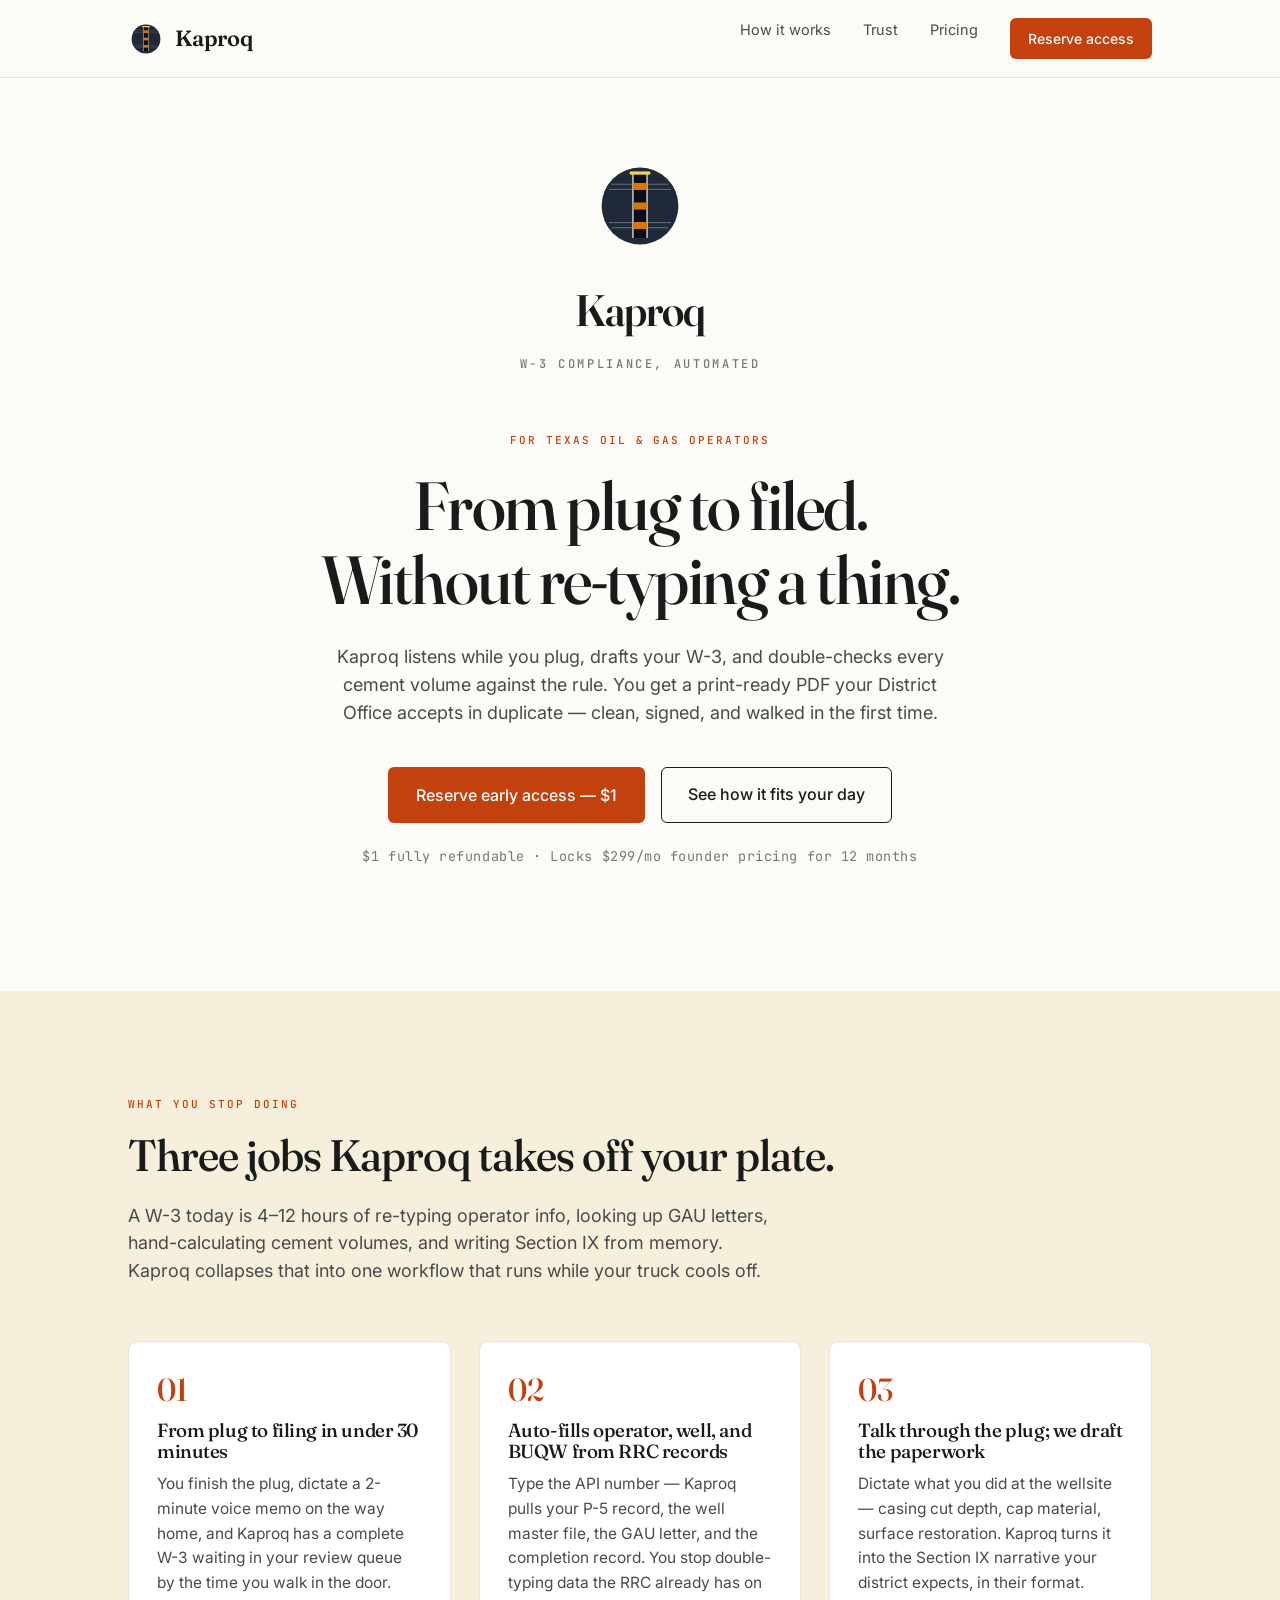
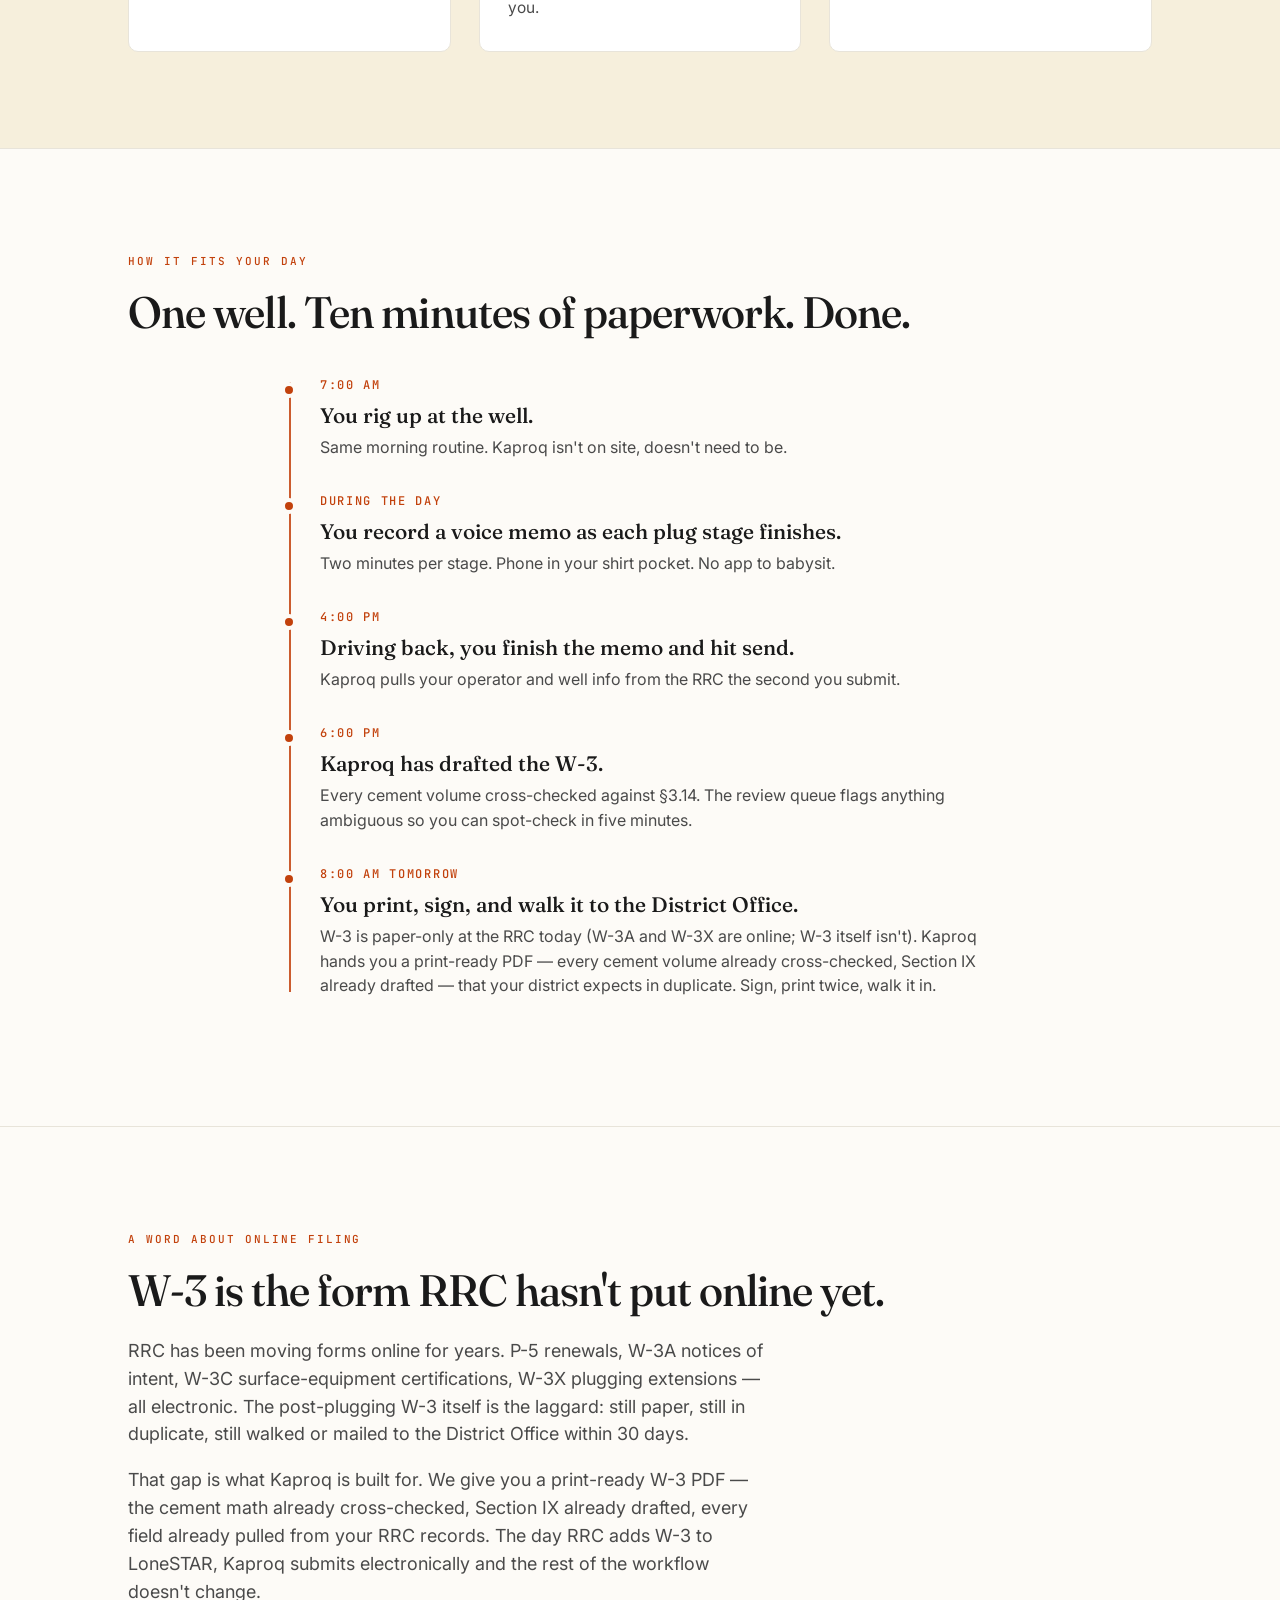
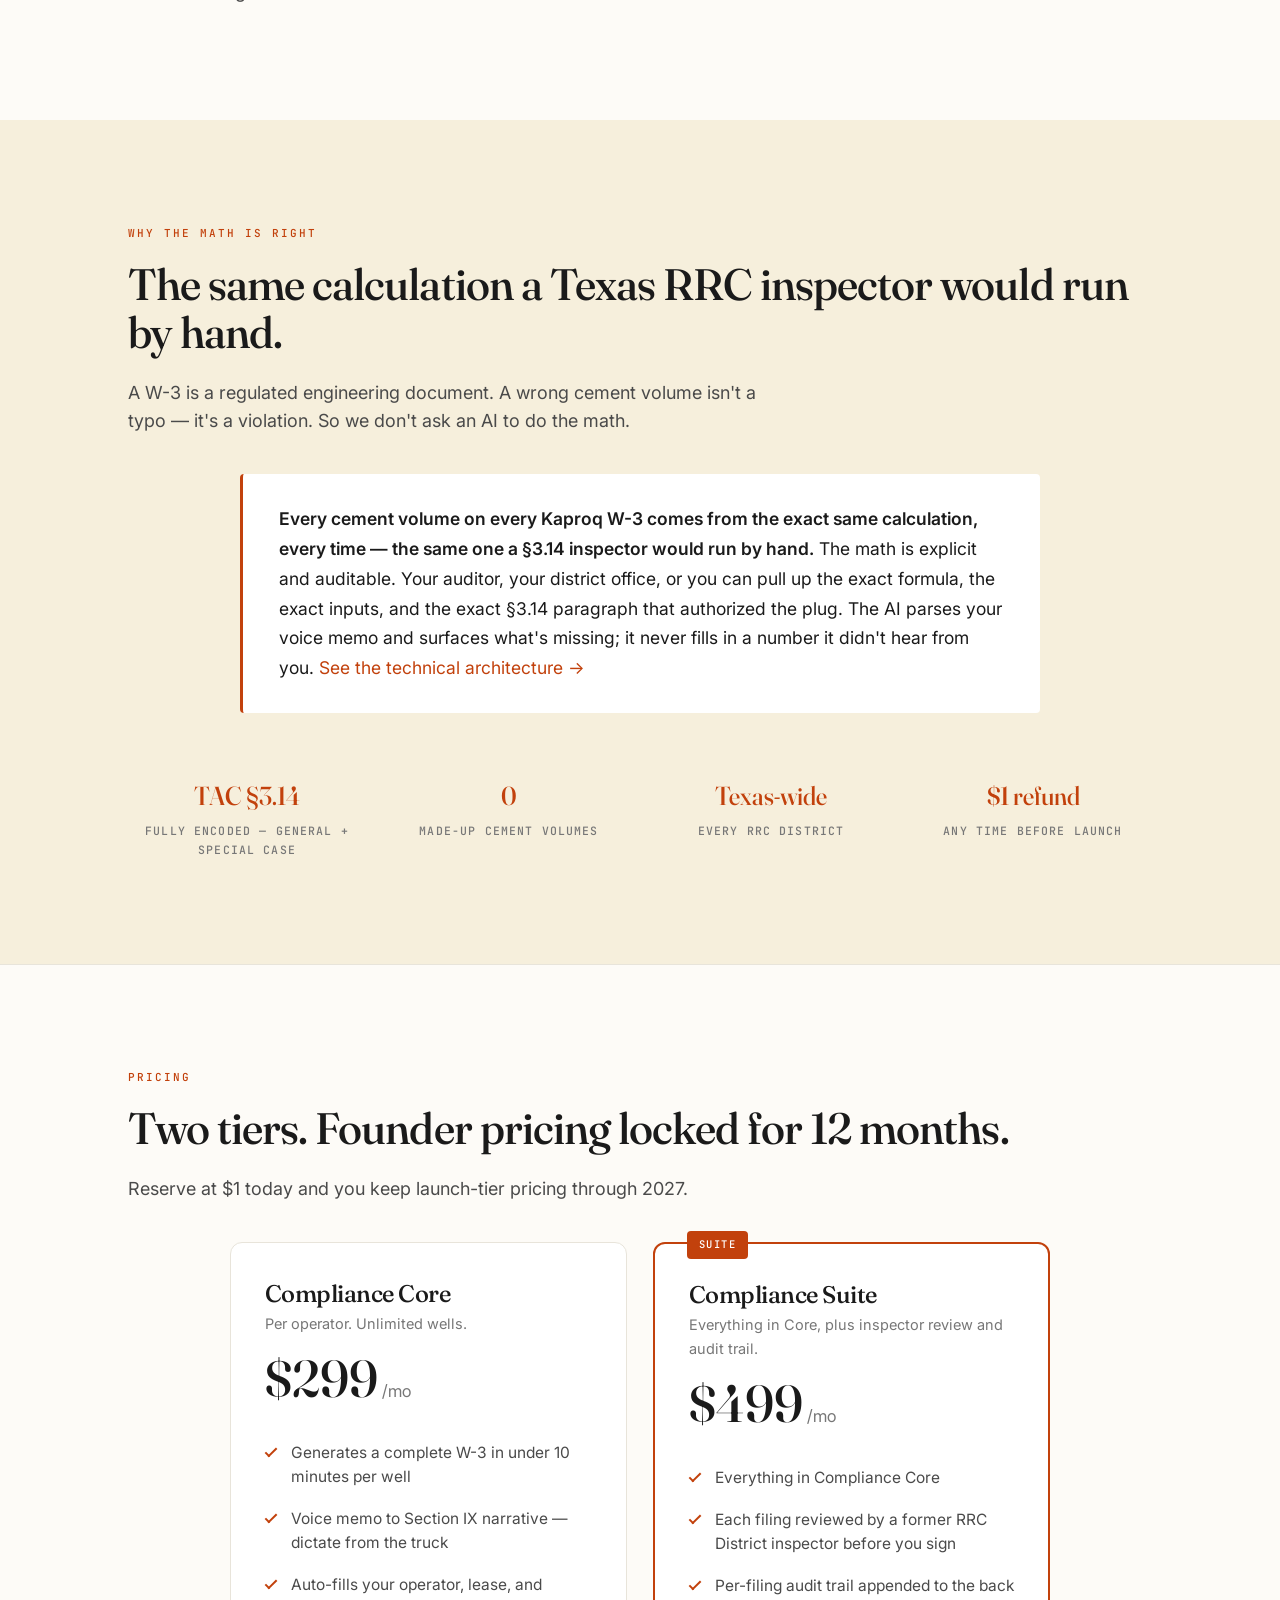
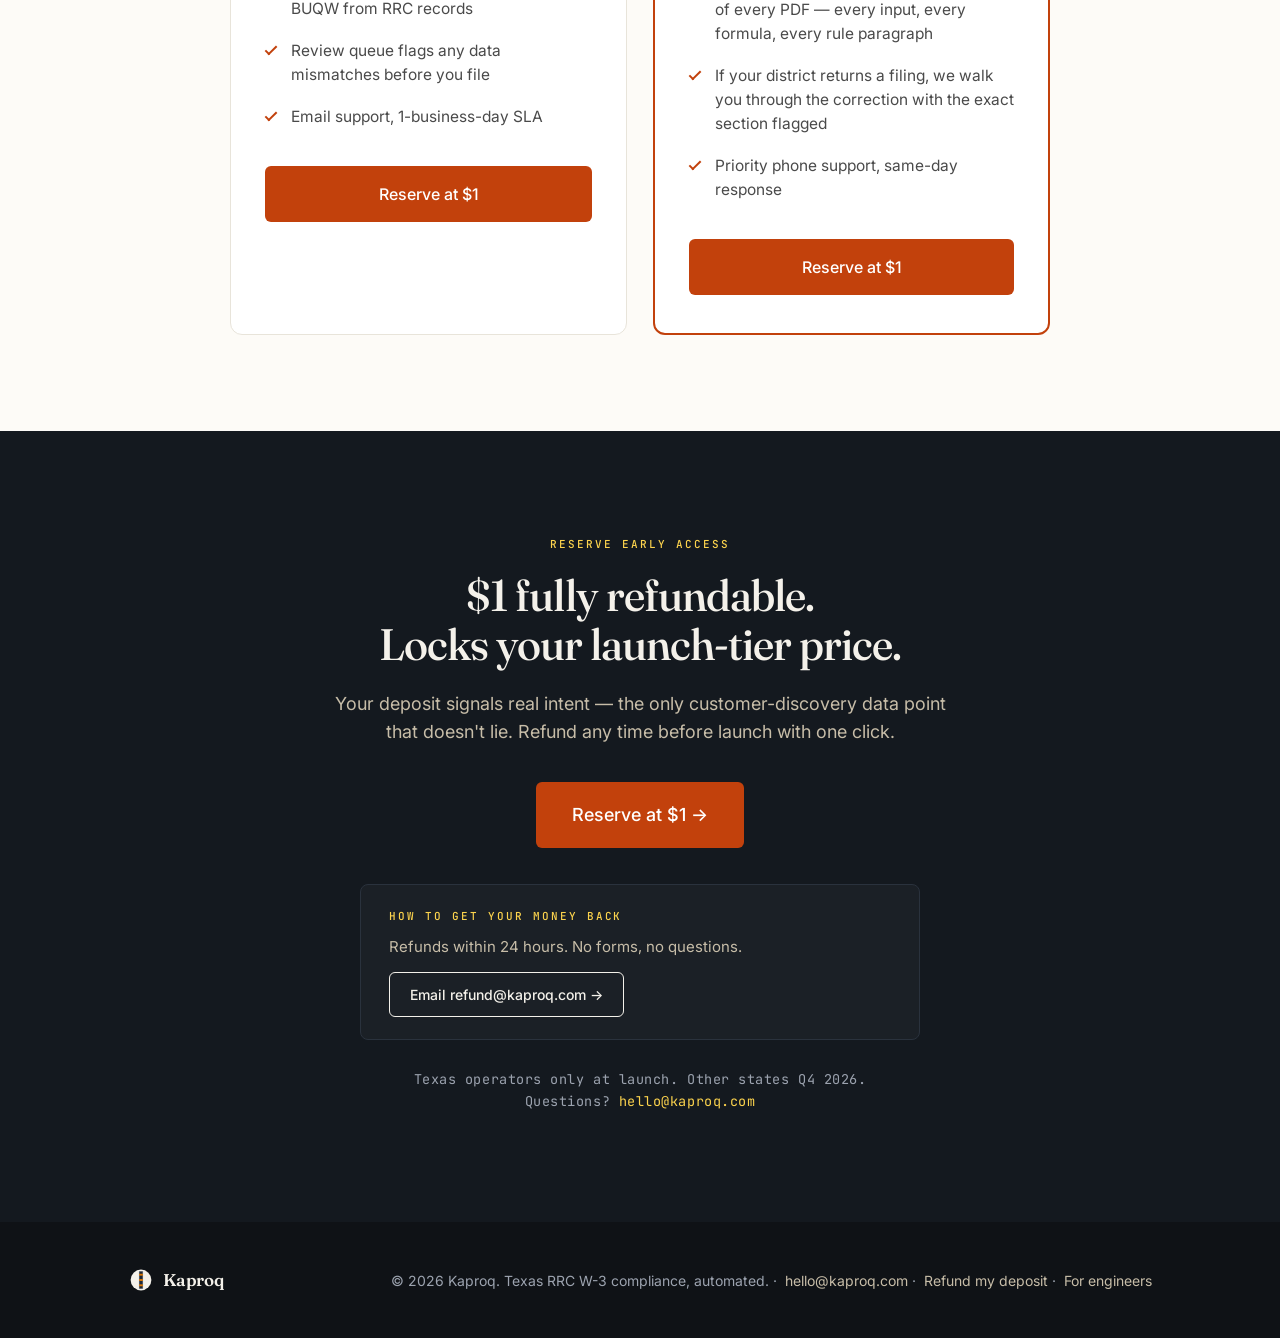
==== commit 021e9b6d: "Rebrand Caprock → Kaproq, trycaprock.com → kaproq.com - All landing pages, tool scripts, and source " ====
--- a/landing/index.html
+++ b/landing/index.html
@@ -3,9 +3,9 @@
 <head>
 <meta charset="UTF-8">
 <meta name="viewport" content="width=device-width, initial-scale=1.0">
-<title>Caprock — Stop hand-typing W-3s</title>
-<meta name="description" content="Caprock drafts your Texas RRC Form W-3 from a voice memo. Auto-fills operator and well info from RRC records. Cross-checks every cement volume against TAC §3.14. Print-ready PDF your district office accepts in duplicate. Refundable $1 deposit reserves founder pricing.">
-<meta property="og:title" content="Caprock — Stop hand-typing W-3s">
+<title>Kaproq — Stop hand-typing W-3s</title>
+<meta name="description" content="Kaproq drafts your Texas RRC Form W-3 from a voice memo. Auto-fills operator and well info from RRC records. Cross-checks every cement volume against TAC §3.14. Print-ready PDF your district office accepts in duplicate. Refundable $1 deposit reserves founder pricing.">
+<meta property="og:title" content="Kaproq — Stop hand-typing W-3s">
 <meta property="og:description" content="The plugging-record assistant that won't let cement volumes slip past your district inspector.">
 <meta name="theme-color" content="#1F2937">
 <link rel="preconnect" href="https://fonts.googleapis.com">
@@ -254,7 +254,7 @@
           <rect x="-16" y="-54" width="32" height="5" fill="#FCD34D"/>
         </g>
       </svg>
-      Caprock
+      Kaproq
     </a>
     <nav>
       <ul>
@@ -270,7 +270,7 @@
 <section class="hero">
   <div class="wrap">
     <div class="lockup">
-      <svg viewBox="0 0 150 150" xmlns="http://www.w3.org/2000/svg" aria-label="Caprock logo">
+      <svg viewBox="0 0 150 150" xmlns="http://www.w3.org/2000/svg" aria-label="Kaproq logo">
         <g transform="translate(75, 75)">
           <circle cx="0" cy="0" r="60" fill="#1F2937"/>
           <line x1="-44" y1="-34" x2="44" y2="-34" stroke="#9CA3AF" stroke-width="1.5" stroke-linecap="round" opacity="0.6"/>
@@ -286,13 +286,13 @@
           <rect x="-16" y="-54" width="32" height="5" fill="#FCD34D"/>
         </g>
       </svg>
-      <div class="wordmark">Caprock</div>
+      <div class="wordmark">Kaproq</div>
       <div class="tagline">W-3 compliance, automated</div>
     </div>
     <span class="eyebrow">For Texas oil &amp; gas operators</span>
     <h1>From plug to filed.<br>Without re-typing a thing.</h1>
     <p class="lead">
-      Caprock listens while you plug, drafts your W-3, and double-checks every cement volume against the rule. You get a print-ready PDF your District Office accepts in duplicate — clean, signed, and walked in the first time.
+      Kaproq listens while you plug, drafts your W-3, and double-checks every cement volume against the rule. You get a print-ready PDF your District Office accepts in duplicate — clean, signed, and walked in the first time.
     </p>
     <div class="cta-row">
       <a href="#reserve" class="btn btn-primary">Reserve early access — $1</a>
@@ -305,23 +305,23 @@
 <section class="cream" id="how">
   <div class="wrap">
     <span class="eyebrow">What you stop doing</span>
-    <h2>Three jobs Caprock takes off your plate.</h2>
-    <p class="lead">A W-3 today is 4–12 hours of re-typing operator info, looking up GAU letters, hand-calculating cement volumes, and writing Section IX from memory. Caprock collapses that into one workflow that runs while your truck cools off.</p>
+    <h2>Three jobs Kaproq takes off your plate.</h2>
+    <p class="lead">A W-3 today is 4–12 hours of re-typing operator info, looking up GAU letters, hand-calculating cement volumes, and writing Section IX from memory. Kaproq collapses that into one workflow that runs while your truck cools off.</p>
     <div class="grid-3" style="margin-top: 56px;">
       <div class="feature">
         <div class="num">01</div>
         <h3>From plug to filing in under 30 minutes</h3>
-        <p>You finish the plug, dictate a 2-minute voice memo on the way home, and Caprock has a complete W-3 waiting in your review queue by the time you walk in the door.</p>
+        <p>You finish the plug, dictate a 2-minute voice memo on the way home, and Kaproq has a complete W-3 waiting in your review queue by the time you walk in the door.</p>
       </div>
       <div class="feature">
         <div class="num">02</div>
         <h3>Auto-fills operator, well, and BUQW from RRC records</h3>
-        <p>Type the API number — Caprock pulls your P-5 record, the well master file, the GAU letter, and the completion record. You stop double-typing data the RRC already has on you.</p>
+        <p>Type the API number — Kaproq pulls your P-5 record, the well master file, the GAU letter, and the completion record. You stop double-typing data the RRC already has on you.</p>
       </div>
       <div class="feature">
         <div class="num">03</div>
         <h3>Talk through the plug; we draft the paperwork</h3>
-        <p>Dictate what you did at the wellsite — casing cut depth, cap material, surface restoration. Caprock turns it into the Section IX narrative your district expects, in their format.</p>
+        <p>Dictate what you did at the wellsite — casing cut depth, cap material, surface restoration. Kaproq turns it into the Section IX narrative your district expects, in their format.</p>
       </div>
     </div>
   </div>
@@ -335,7 +335,7 @@
       <div class="step">
         <div class="when">7:00 AM</div>
         <h4>You rig up at the well.</h4>
-        <p>Same morning routine. Caprock isn't on site, doesn't need to be.</p>
+        <p>Same morning routine. Kaproq isn't on site, doesn't need to be.</p>
       </div>
       <div class="step">
         <div class="when">During the day</div>
@@ -345,17 +345,17 @@
       <div class="step">
         <div class="when">4:00 PM</div>
         <h4>Driving back, you finish the memo and hit send.</h4>
-        <p>Caprock pulls your operator and well info from the RRC the second you submit.</p>
+        <p>Kaproq pulls your operator and well info from the RRC the second you submit.</p>
       </div>
       <div class="step">
         <div class="when">6:00 PM</div>
-        <h4>Caprock has drafted the W-3.</h4>
+        <h4>Kaproq has drafted the W-3.</h4>
         <p>Every cement volume cross-checked against §3.14. The review queue flags anything ambiguous so you can spot-check in five minutes.</p>
       </div>
       <div class="step">
         <div class="when">8:00 AM tomorrow</div>
         <h4>You print, sign, and walk it to the District Office.</h4>
-        <p>W-3 is paper-only at the RRC today (W-3A and W-3X are online; W-3 itself isn't). Caprock hands you a print-ready PDF — every cement volume already cross-checked, Section IX already drafted — that your district expects in duplicate. Sign, print twice, walk it in.</p>
+        <p>W-3 is paper-only at the RRC today (W-3A and W-3X are online; W-3 itself isn't). Kaproq hands you a print-ready PDF — every cement volume already cross-checked, Section IX already drafted — that your district expects in duplicate. Sign, print twice, walk it in.</p>
       </div>
     </div>
   </div>
@@ -366,7 +366,7 @@
     <span class="eyebrow">A word about online filing</span>
     <h2>W-3 is the form RRC hasn't put online yet.</h2>
     <p class="lead">RRC has been moving forms online for years. P-5 renewals, W-3A notices of intent, W-3C surface-equipment certifications, W-3X plugging extensions — all electronic. The post-plugging W-3 itself is the laggard: still paper, still in duplicate, still walked or mailed to the District Office within 30 days.</p>
-    <p class="lead" style="margin-top: 18px;">That gap is what Caprock is built for. We give you a print-ready W-3 PDF — the cement math already cross-checked, Section IX already drafted, every field already pulled from your RRC records. The day RRC adds W-3 to LoneSTAR, Caprock submits electronically and the rest of the workflow doesn't change.</p>
+    <p class="lead" style="margin-top: 18px;">That gap is what Kaproq is built for. We give you a print-ready W-3 PDF — the cement math already cross-checked, Section IX already drafted, every field already pulled from your RRC records. The day RRC adds W-3 to LoneSTAR, Kaproq submits electronically and the rest of the workflow doesn't change.</p>
   </div>
 </section>
 
@@ -376,7 +376,7 @@
     <h2>The same calculation a Texas RRC inspector would run by hand.</h2>
     <p class="lead">A W-3 is a regulated engineering document. A wrong cement volume isn't a typo — it's a violation. So we don't ask an AI to do the math.</p>
     <div class="callout">
-      <strong>Every cement volume on every Caprock W-3 comes from the exact same calculation, every time — the same one a §3.14 inspector would run by hand.</strong> The math is explicit and auditable. Your auditor, your district office, or you can pull up the exact formula, the exact inputs, and the exact §3.14 paragraph that authorized the plug. The AI parses your voice memo and surfaces what's missing; it never fills in a number it didn't hear from you. <a href="/for-engineers">See the technical architecture →</a>
+      <strong>Every cement volume on every Kaproq W-3 comes from the exact same calculation, every time — the same one a §3.14 inspector would run by hand.</strong> The math is explicit and auditable. Your auditor, your district office, or you can pull up the exact formula, the exact inputs, and the exact §3.14 paragraph that authorized the plug. The AI parses your voice memo and surfaces what's missing; it never fills in a number it didn't hear from you. <a href="/for-engineers">See the technical architecture →</a>
     </div>
     <div class="trust">
       <div class="stat"><div class="num">TAC §3.14</div><div class="label">Fully encoded — general + special case</div></div>
@@ -431,7 +431,7 @@
     <p class="lead" style="margin: 0 auto 36px;">
       Your deposit signals real intent — the only customer-discovery data point that doesn't lie. Refund any time before launch with one click.
     </p>
-    <a href="https://buy.stripe.com/REPLACE_WITH_YOUR_PAYMENT_LINK"
+    <a href="https://book.stripe.com/9B68wPgh97F72u64vs73G00"
        class="btn btn-primary" style="font-size: 18px; padding: 18px 36px;">
       Reserve at $1 →
     </a>
@@ -441,12 +441,12 @@
       <p style="margin: 0 0 14px; color: #C7BDA8; font-size: 15px; line-height: 1.55;">
         Refunds within 24 hours. No forms, no questions.
       </p>
-      <a href="mailto:refund@trycaprock.com?subject=Refund%20my%20Caprock%20deposit&amp;body=Please%20refund%20my%20%241%20Caprock%20early-access%20deposit.%20%0AThe%20email%20on%20my%20Stripe%20receipt%20is%3A%20" class="btn btn-ghost" style="font-size: 14px; padding: 10px 20px;">Email refund@trycaprock.com →</a>
+      <a href="mailto:refund@kaproq.com?subject=Refund%20my%20Kaproq%20deposit&amp;body=Please%20refund%20my%20%241%20Kaproq%20early-access%20deposit.%20%0AThe%20email%20on%20my%20Stripe%20receipt%20is%3A%20" class="btn btn-ghost" style="font-size: 14px; padding: 10px 20px;">Email refund@kaproq.com →</a>
     </div>
 
     <p style="color: #9CA3AF; font-size: 13.5px; margin-top: 28px; font-family: var(--mono); letter-spacing: 0.04em;">
       Texas operators only at launch. Other states Q4 2026.<br>
-      Questions? <a href="mailto:hello@trycaprock.com" style="color: var(--gold);">hello@trycaprock.com</a>
+      Questions? <a href="mailto:hello@kaproq.com" style="color: var(--gold);">hello@kaproq.com</a>
     </p>
   </div>
 </section>
@@ -466,13 +466,13 @@
             <rect x="-11" y="25" width="22" height="11" fill="#D97706"/>
           </g>
         </svg>
-        Caprock
+        Kaproq
       </span>
     </div>
     <div>
-      © 2026 Caprock. Texas RRC W-3 compliance, automated.&nbsp;·&nbsp;
-      <a href="mailto:hello@trycaprock.com">hello@trycaprock.com</a>&nbsp;·&nbsp;
-      <a href="mailto:refund@trycaprock.com?subject=Refund%20my%20Caprock%20deposit">Refund my deposit</a>&nbsp;·&nbsp;
+      © 2026 Kaproq. Texas RRC W-3 compliance, automated.&nbsp;·&nbsp;
+      <a href="mailto:hello@kaproq.com">hello@kaproq.com</a>&nbsp;·&nbsp;
+      <a href="mailto:refund@kaproq.com?subject=Refund%20my%20Kaproq%20deposit">Refund my deposit</a>&nbsp;·&nbsp;
       <a href="/for-engineers">For engineers</a>
     </div>
   </div>
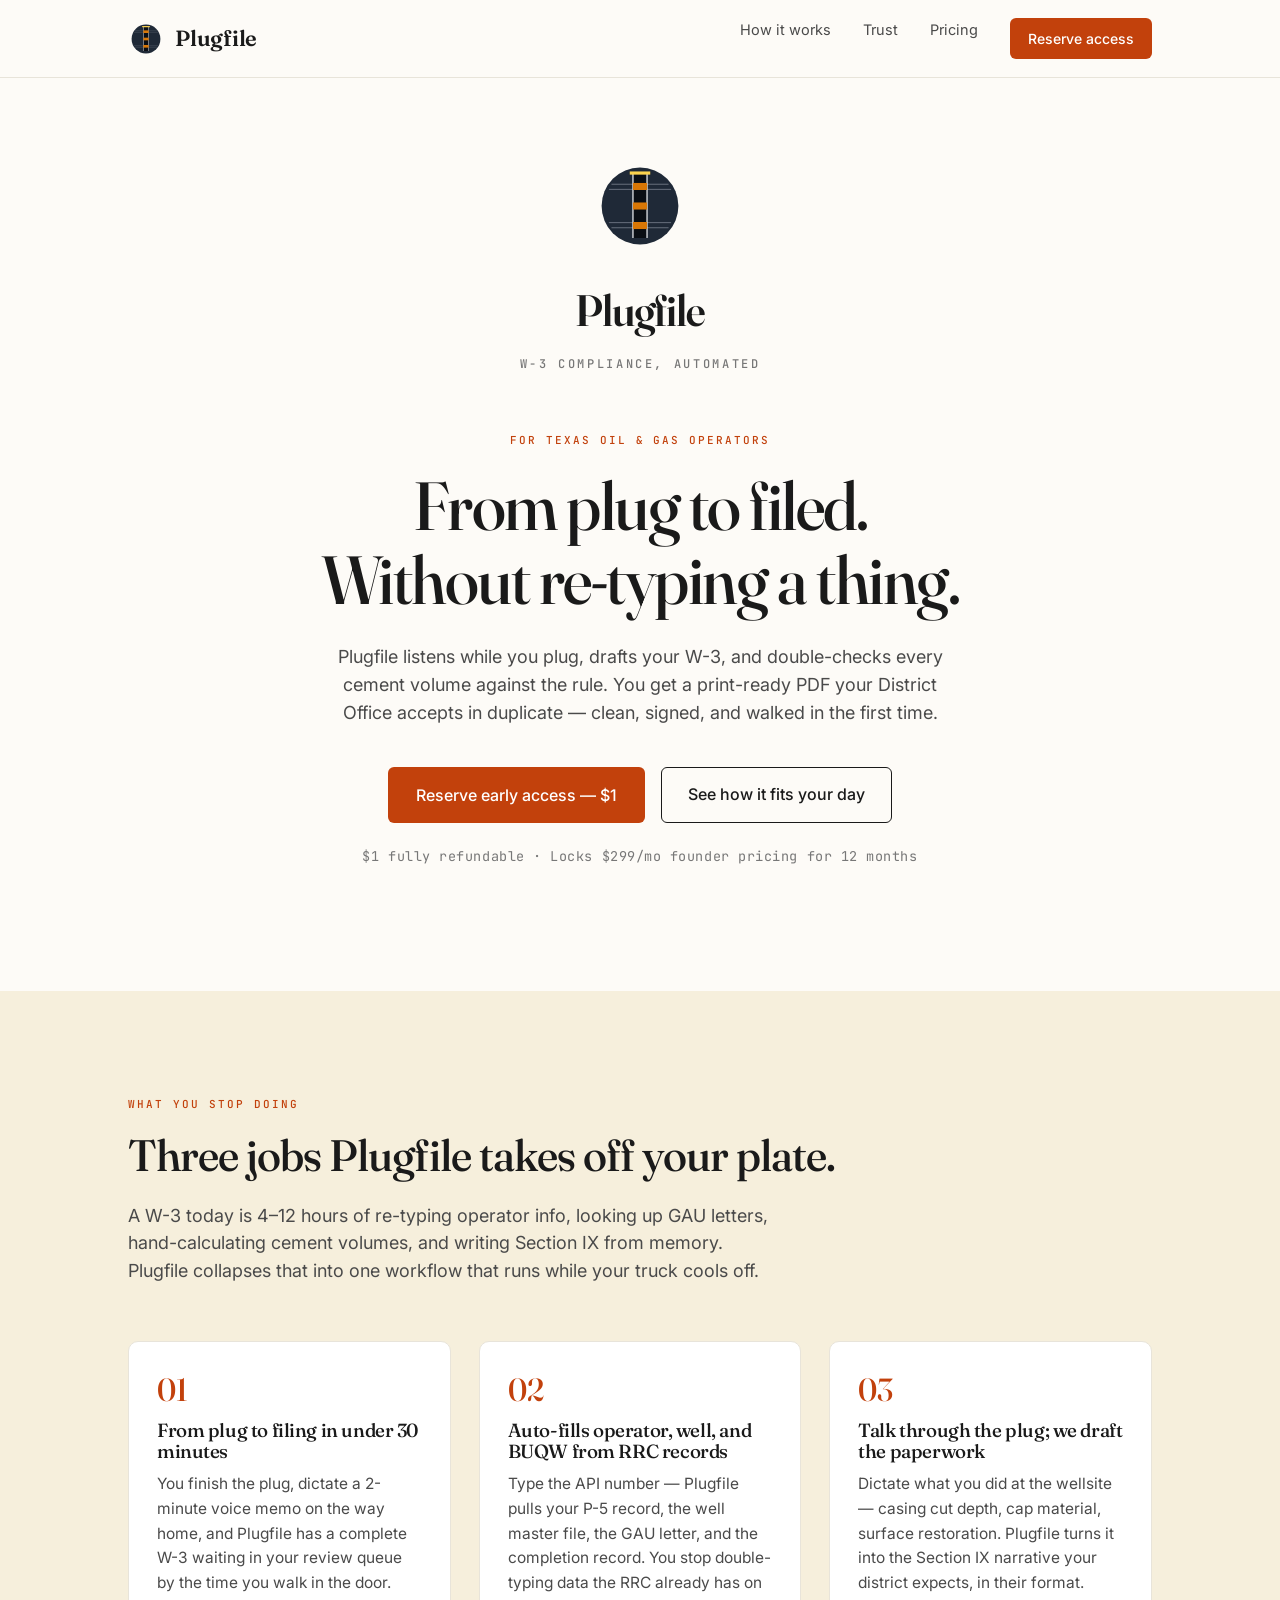
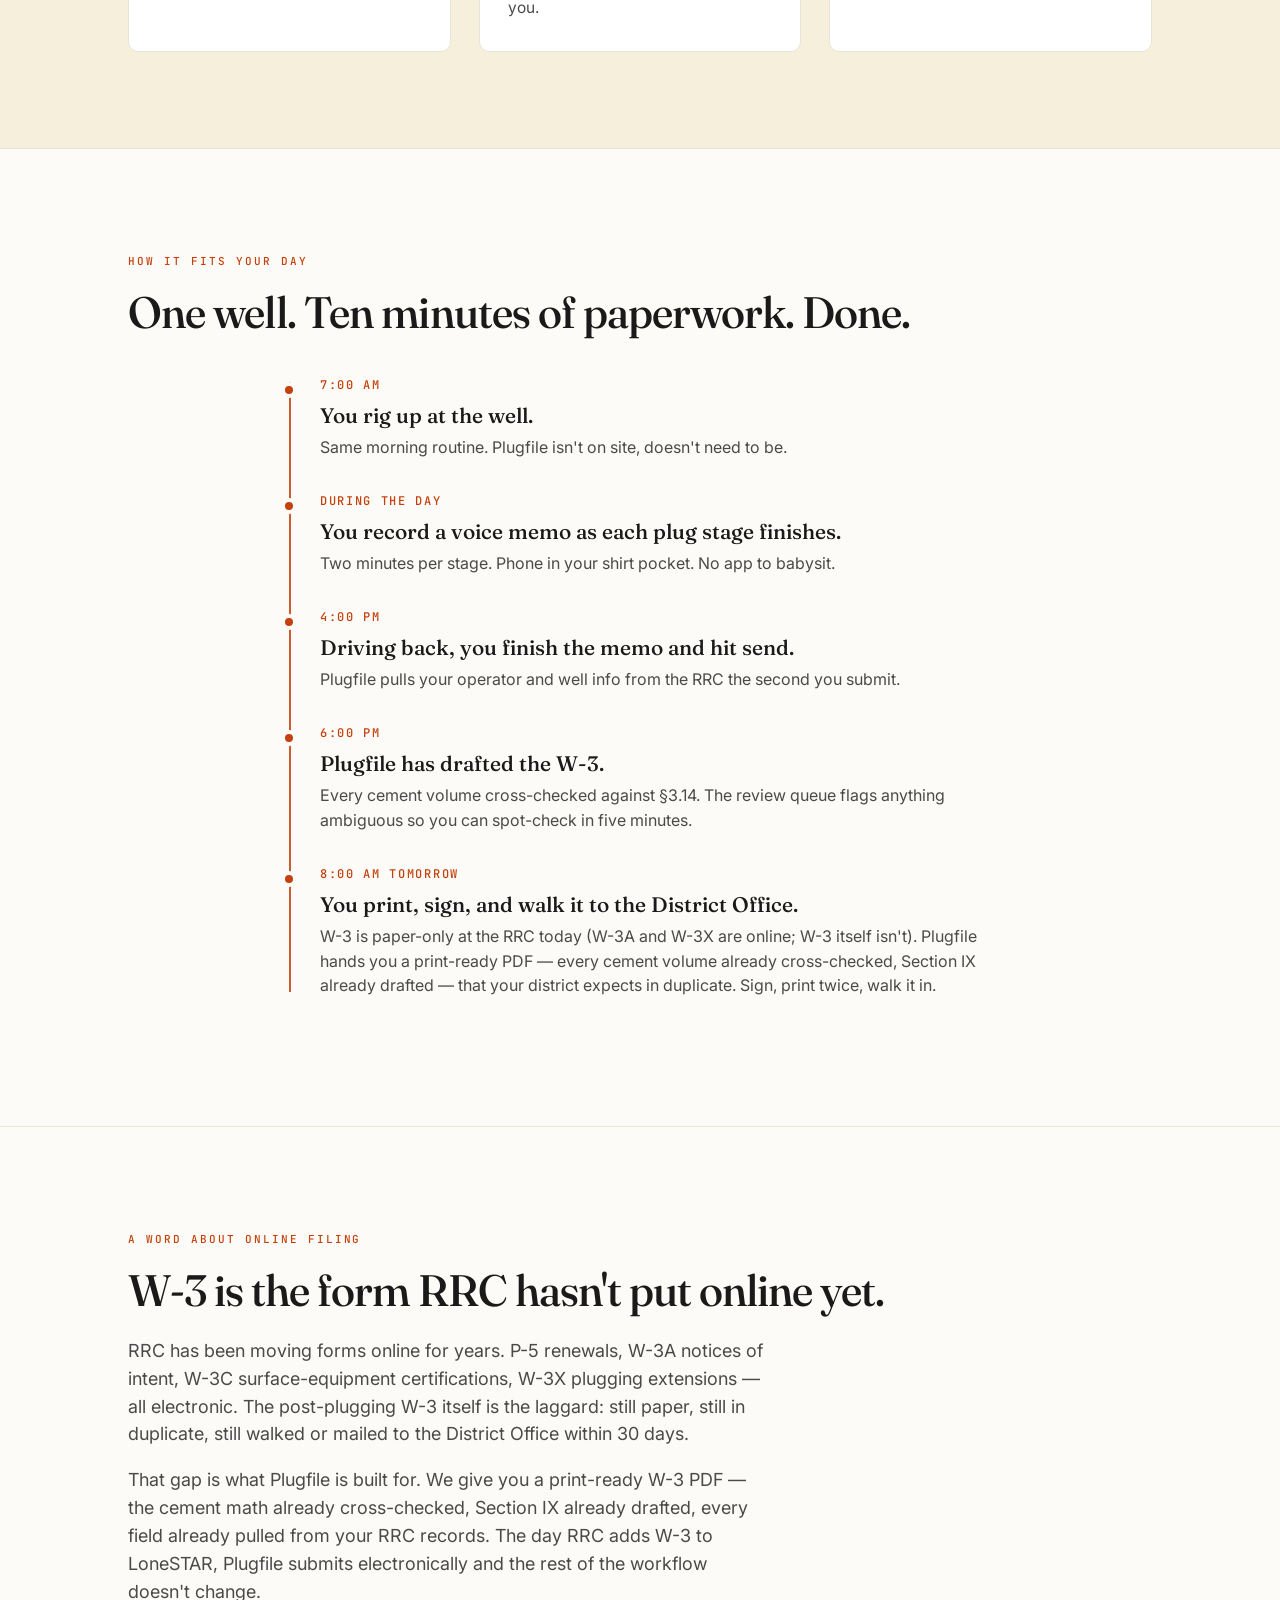
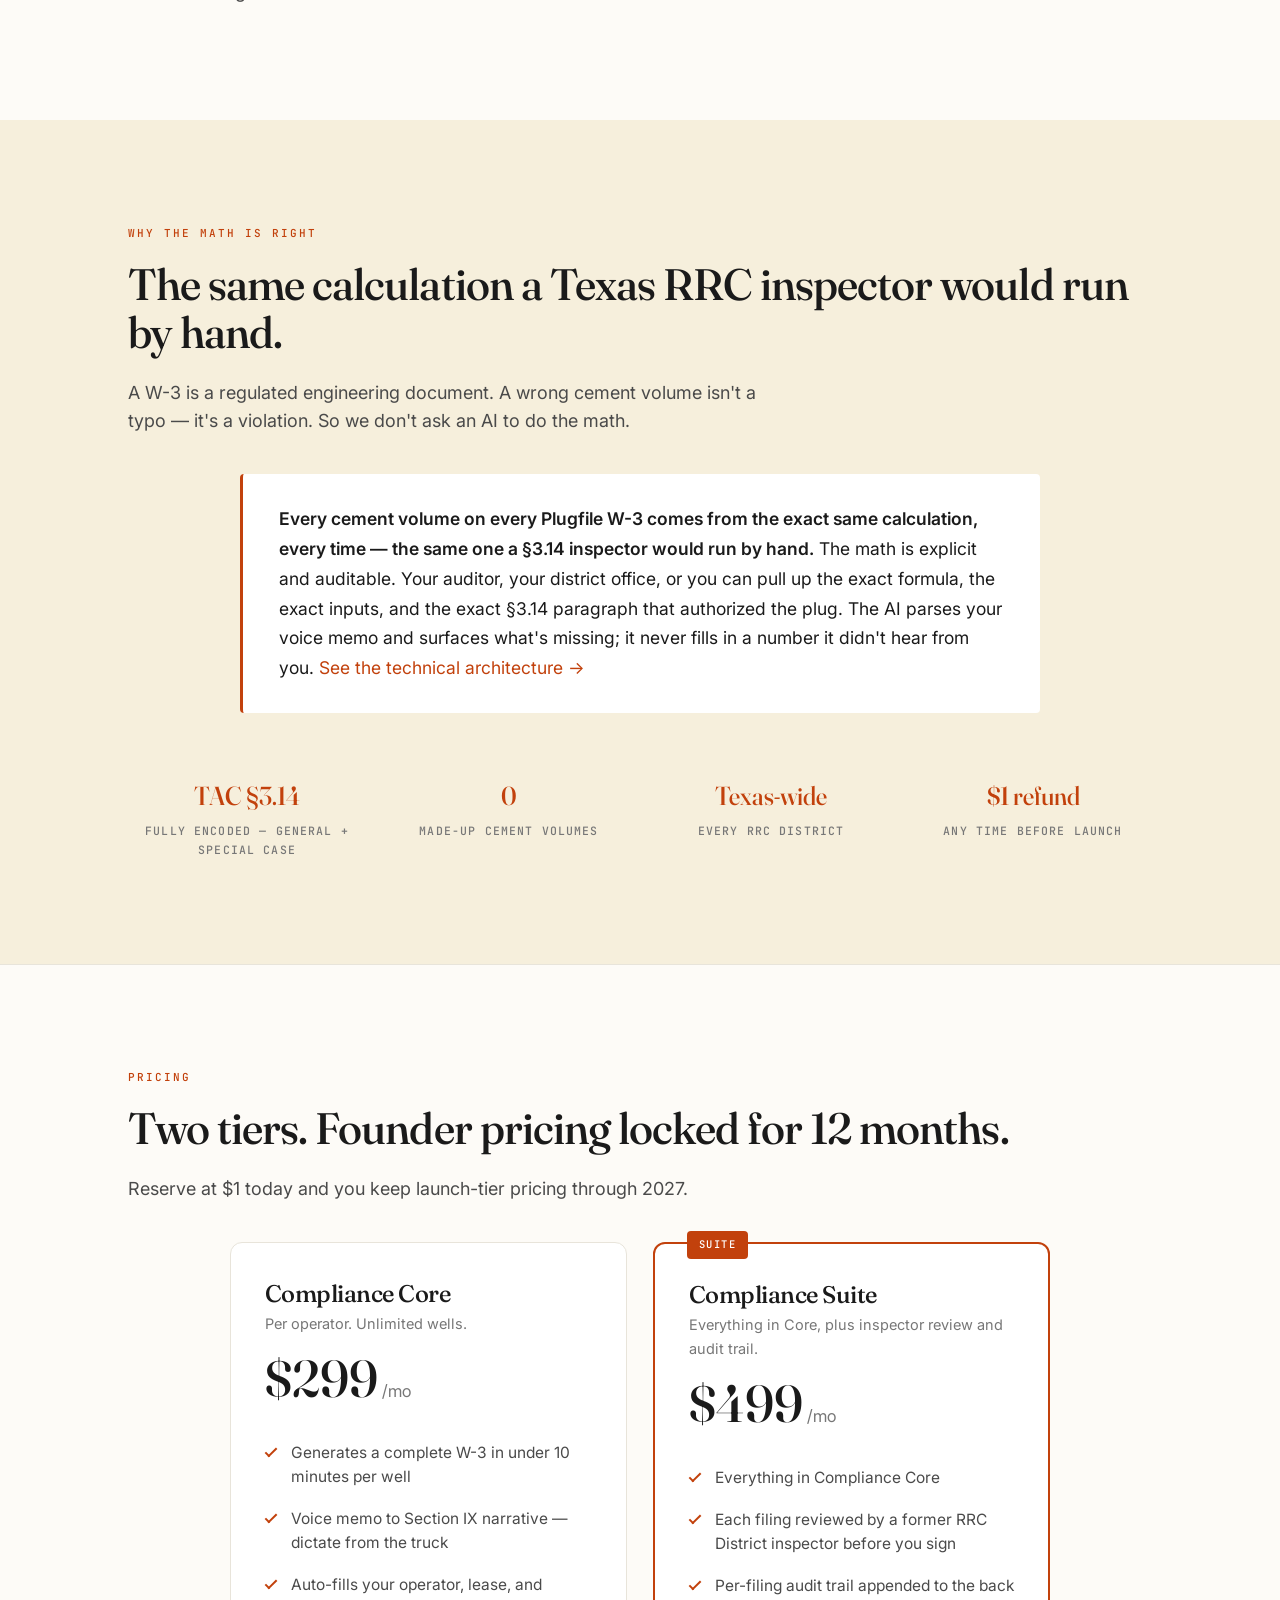
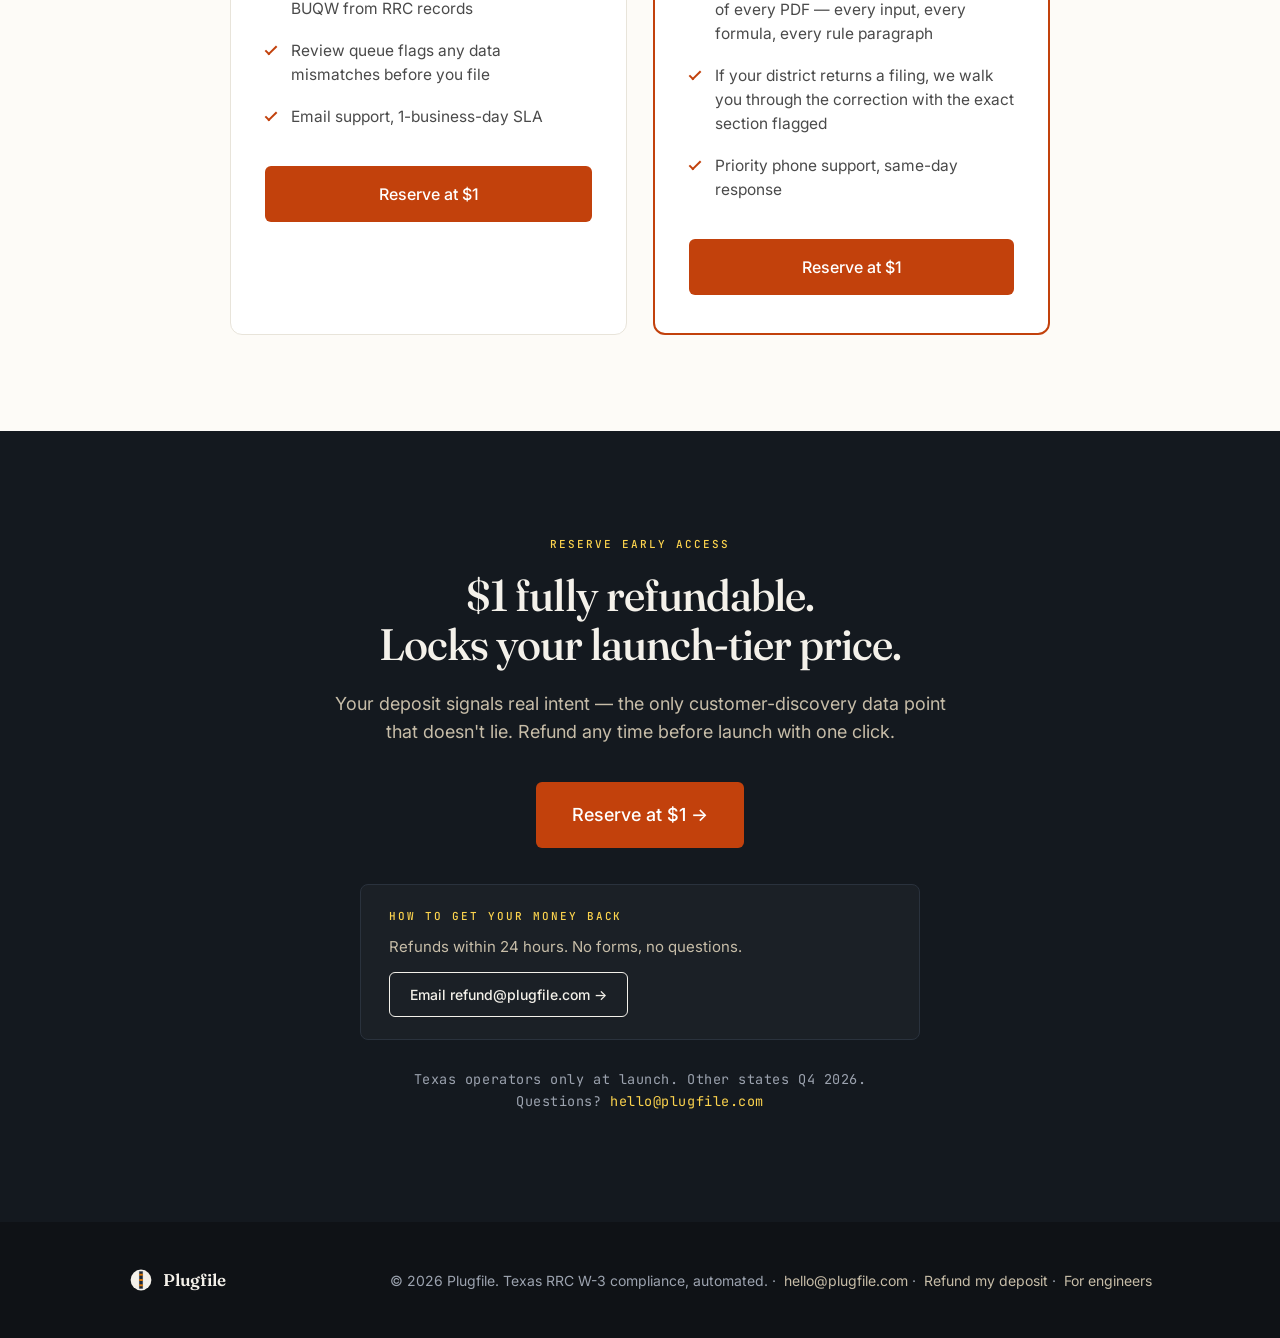
==== commit d1b7526b: "Rename to Plugfile + Phase 2B PDF generator + validation tooling Comprehensive rebrand from WellPlug" ====
--- a/landing/index.html
+++ b/landing/index.html
@@ -3,9 +3,9 @@
 <head>
 <meta charset="UTF-8">
 <meta name="viewport" content="width=device-width, initial-scale=1.0">
-<title>Kaproq — Stop hand-typing W-3s</title>
-<meta name="description" content="Kaproq drafts your Texas RRC Form W-3 from a voice memo. Auto-fills operator and well info from RRC records. Cross-checks every cement volume against TAC §3.14. Print-ready PDF your district office accepts in duplicate. Refundable $1 deposit reserves founder pricing.">
-<meta property="og:title" content="Kaproq — Stop hand-typing W-3s">
+<title>Plugfile — Stop hand-typing W-3s</title>
+<meta name="description" content="Plugfile drafts your Texas RRC Form W-3 from a voice memo. Auto-fills operator and well info from RRC records. Cross-checks every cement volume against TAC §3.14. Print-ready PDF your district office accepts in duplicate. Refundable $1 deposit reserves founder pricing.">
+<meta property="og:title" content="Plugfile — Stop hand-typing W-3s">
 <meta property="og:description" content="The plugging-record assistant that won't let cement volumes slip past your district inspector.">
 <meta name="theme-color" content="#1F2937">
 <link rel="preconnect" href="https://fonts.googleapis.com">
@@ -254,7 +254,7 @@
           <rect x="-16" y="-54" width="32" height="5" fill="#FCD34D"/>
         </g>
       </svg>
-      Kaproq
+      Plugfile
     </a>
     <nav>
       <ul>
@@ -270,7 +270,7 @@
 <section class="hero">
   <div class="wrap">
     <div class="lockup">
-      <svg viewBox="0 0 150 150" xmlns="http://www.w3.org/2000/svg" aria-label="Kaproq logo">
+      <svg viewBox="0 0 150 150" xmlns="http://www.w3.org/2000/svg" aria-label="Plugfile logo">
         <g transform="translate(75, 75)">
           <circle cx="0" cy="0" r="60" fill="#1F2937"/>
           <line x1="-44" y1="-34" x2="44" y2="-34" stroke="#9CA3AF" stroke-width="1.5" stroke-linecap="round" opacity="0.6"/>
@@ -286,13 +286,13 @@
           <rect x="-16" y="-54" width="32" height="5" fill="#FCD34D"/>
         </g>
       </svg>
-      <div class="wordmark">Kaproq</div>
+      <div class="wordmark">Plugfile</div>
       <div class="tagline">W-3 compliance, automated</div>
     </div>
     <span class="eyebrow">For Texas oil &amp; gas operators</span>
     <h1>From plug to filed.<br>Without re-typing a thing.</h1>
     <p class="lead">
-      Kaproq listens while you plug, drafts your W-3, and double-checks every cement volume against the rule. You get a print-ready PDF your District Office accepts in duplicate — clean, signed, and walked in the first time.
+      Plugfile listens while you plug, drafts your W-3, and double-checks every cement volume against the rule. You get a print-ready PDF your District Office accepts in duplicate — clean, signed, and walked in the first time.
     </p>
     <div class="cta-row">
       <a href="#reserve" class="btn btn-primary">Reserve early access — $1</a>
@@ -305,23 +305,23 @@
 <section class="cream" id="how">
   <div class="wrap">
     <span class="eyebrow">What you stop doing</span>
-    <h2>Three jobs Kaproq takes off your plate.</h2>
-    <p class="lead">A W-3 today is 4–12 hours of re-typing operator info, looking up GAU letters, hand-calculating cement volumes, and writing Section IX from memory. Kaproq collapses that into one workflow that runs while your truck cools off.</p>
+    <h2>Three jobs Plugfile takes off your plate.</h2>
+    <p class="lead">A W-3 today is 4–12 hours of re-typing operator info, looking up GAU letters, hand-calculating cement volumes, and writing Section IX from memory. Plugfile collapses that into one workflow that runs while your truck cools off.</p>
     <div class="grid-3" style="margin-top: 56px;">
       <div class="feature">
         <div class="num">01</div>
         <h3>From plug to filing in under 30 minutes</h3>
-        <p>You finish the plug, dictate a 2-minute voice memo on the way home, and Kaproq has a complete W-3 waiting in your review queue by the time you walk in the door.</p>
+        <p>You finish the plug, dictate a 2-minute voice memo on the way home, and Plugfile has a complete W-3 waiting in your review queue by the time you walk in the door.</p>
       </div>
       <div class="feature">
         <div class="num">02</div>
         <h3>Auto-fills operator, well, and BUQW from RRC records</h3>
-        <p>Type the API number — Kaproq pulls your P-5 record, the well master file, the GAU letter, and the completion record. You stop double-typing data the RRC already has on you.</p>
+        <p>Type the API number — Plugfile pulls your P-5 record, the well master file, the GAU letter, and the completion record. You stop double-typing data the RRC already has on you.</p>
       </div>
       <div class="feature">
         <div class="num">03</div>
         <h3>Talk through the plug; we draft the paperwork</h3>
-        <p>Dictate what you did at the wellsite — casing cut depth, cap material, surface restoration. Kaproq turns it into the Section IX narrative your district expects, in their format.</p>
+        <p>Dictate what you did at the wellsite — casing cut depth, cap material, surface restoration. Plugfile turns it into the Section IX narrative your district expects, in their format.</p>
       </div>
     </div>
   </div>
@@ -335,7 +335,7 @@
       <div class="step">
         <div class="when">7:00 AM</div>
         <h4>You rig up at the well.</h4>
-        <p>Same morning routine. Kaproq isn't on site, doesn't need to be.</p>
+        <p>Same morning routine. Plugfile isn't on site, doesn't need to be.</p>
       </div>
       <div class="step">
         <div class="when">During the day</div>
@@ -345,17 +345,17 @@
       <div class="step">
         <div class="when">4:00 PM</div>
         <h4>Driving back, you finish the memo and hit send.</h4>
-        <p>Kaproq pulls your operator and well info from the RRC the second you submit.</p>
+        <p>Plugfile pulls your operator and well info from the RRC the second you submit.</p>
       </div>
       <div class="step">
         <div class="when">6:00 PM</div>
-        <h4>Kaproq has drafted the W-3.</h4>
+        <h4>Plugfile has drafted the W-3.</h4>
         <p>Every cement volume cross-checked against §3.14. The review queue flags anything ambiguous so you can spot-check in five minutes.</p>
       </div>
       <div class="step">
         <div class="when">8:00 AM tomorrow</div>
         <h4>You print, sign, and walk it to the District Office.</h4>
-        <p>W-3 is paper-only at the RRC today (W-3A and W-3X are online; W-3 itself isn't). Kaproq hands you a print-ready PDF — every cement volume already cross-checked, Section IX already drafted — that your district expects in duplicate. Sign, print twice, walk it in.</p>
+        <p>W-3 is paper-only at the RRC today (W-3A and W-3X are online; W-3 itself isn't). Plugfile hands you a print-ready PDF — every cement volume already cross-checked, Section IX already drafted — that your district expects in duplicate. Sign, print twice, walk it in.</p>
       </div>
     </div>
   </div>
@@ -366,7 +366,7 @@
     <span class="eyebrow">A word about online filing</span>
     <h2>W-3 is the form RRC hasn't put online yet.</h2>
     <p class="lead">RRC has been moving forms online for years. P-5 renewals, W-3A notices of intent, W-3C surface-equipment certifications, W-3X plugging extensions — all electronic. The post-plugging W-3 itself is the laggard: still paper, still in duplicate, still walked or mailed to the District Office within 30 days.</p>
-    <p class="lead" style="margin-top: 18px;">That gap is what Kaproq is built for. We give you a print-ready W-3 PDF — the cement math already cross-checked, Section IX already drafted, every field already pulled from your RRC records. The day RRC adds W-3 to LoneSTAR, Kaproq submits electronically and the rest of the workflow doesn't change.</p>
+    <p class="lead" style="margin-top: 18px;">That gap is what Plugfile is built for. We give you a print-ready W-3 PDF — the cement math already cross-checked, Section IX already drafted, every field already pulled from your RRC records. The day RRC adds W-3 to LoneSTAR, Plugfile submits electronically and the rest of the workflow doesn't change.</p>
   </div>
 </section>
 
@@ -376,7 +376,7 @@
     <h2>The same calculation a Texas RRC inspector would run by hand.</h2>
     <p class="lead">A W-3 is a regulated engineering document. A wrong cement volume isn't a typo — it's a violation. So we don't ask an AI to do the math.</p>
     <div class="callout">
-      <strong>Every cement volume on every Kaproq W-3 comes from the exact same calculation, every time — the same one a §3.14 inspector would run by hand.</strong> The math is explicit and auditable. Your auditor, your district office, or you can pull up the exact formula, the exact inputs, and the exact §3.14 paragraph that authorized the plug. The AI parses your voice memo and surfaces what's missing; it never fills in a number it didn't hear from you. <a href="/for-engineers">See the technical architecture →</a>
+      <strong>Every cement volume on every Plugfile W-3 comes from the exact same calculation, every time — the same one a §3.14 inspector would run by hand.</strong> The math is explicit and auditable. Your auditor, your district office, or you can pull up the exact formula, the exact inputs, and the exact §3.14 paragraph that authorized the plug. The AI parses your voice memo and surfaces what's missing; it never fills in a number it didn't hear from you. <a href="/for-engineers">See the technical architecture →</a>
     </div>
     <div class="trust">
       <div class="stat"><div class="num">TAC §3.14</div><div class="label">Fully encoded — general + special case</div></div>
@@ -441,12 +441,12 @@
       <p style="margin: 0 0 14px; color: #C7BDA8; font-size: 15px; line-height: 1.55;">
         Refunds within 24 hours. No forms, no questions.
       </p>
-      <a href="mailto:refund@kaproq.com?subject=Refund%20my%20Kaproq%20deposit&amp;body=Please%20refund%20my%20%241%20Kaproq%20early-access%20deposit.%20%0AThe%20email%20on%20my%20Stripe%20receipt%20is%3A%20" class="btn btn-ghost" style="font-size: 14px; padding: 10px 20px;">Email refund@kaproq.com →</a>
+      <a href="mailto:refund@plugfile.com?subject=Refund%20my%20Plugfile%20deposit&amp;body=Please%20refund%20my%20%241%20Plugfile%20early-access%20deposit.%20%0AThe%20email%20on%20my%20Stripe%20receipt%20is%3A%20" class="btn btn-ghost" style="font-size: 14px; padding: 10px 20px;">Email refund@plugfile.com →</a>
     </div>
 
     <p style="color: #9CA3AF; font-size: 13.5px; margin-top: 28px; font-family: var(--mono); letter-spacing: 0.04em;">
       Texas operators only at launch. Other states Q4 2026.<br>
-      Questions? <a href="mailto:hello@kaproq.com" style="color: var(--gold);">hello@kaproq.com</a>
+      Questions? <a href="mailto:hello@plugfile.com" style="color: var(--gold);">hello@plugfile.com</a>
     </p>
   </div>
 </section>
@@ -466,13 +466,13 @@
             <rect x="-11" y="25" width="22" height="11" fill="#D97706"/>
           </g>
         </svg>
-        Kaproq
+        Plugfile
       </span>
     </div>
     <div>
-      © 2026 Kaproq. Texas RRC W-3 compliance, automated.&nbsp;·&nbsp;
-      <a href="mailto:hello@kaproq.com">hello@kaproq.com</a>&nbsp;·&nbsp;
-      <a href="mailto:refund@kaproq.com?subject=Refund%20my%20Kaproq%20deposit">Refund my deposit</a>&nbsp;·&nbsp;
+      © 2026 Plugfile. Texas RRC W-3 compliance, automated.&nbsp;·&nbsp;
+      <a href="mailto:hello@plugfile.com">hello@plugfile.com</a>&nbsp;·&nbsp;
+      <a href="mailto:refund@plugfile.com?subject=Refund%20my%20Plugfile%20deposit">Refund my deposit</a>&nbsp;·&nbsp;
       <a href="/for-engineers">For engineers</a>
     </div>
   </div>
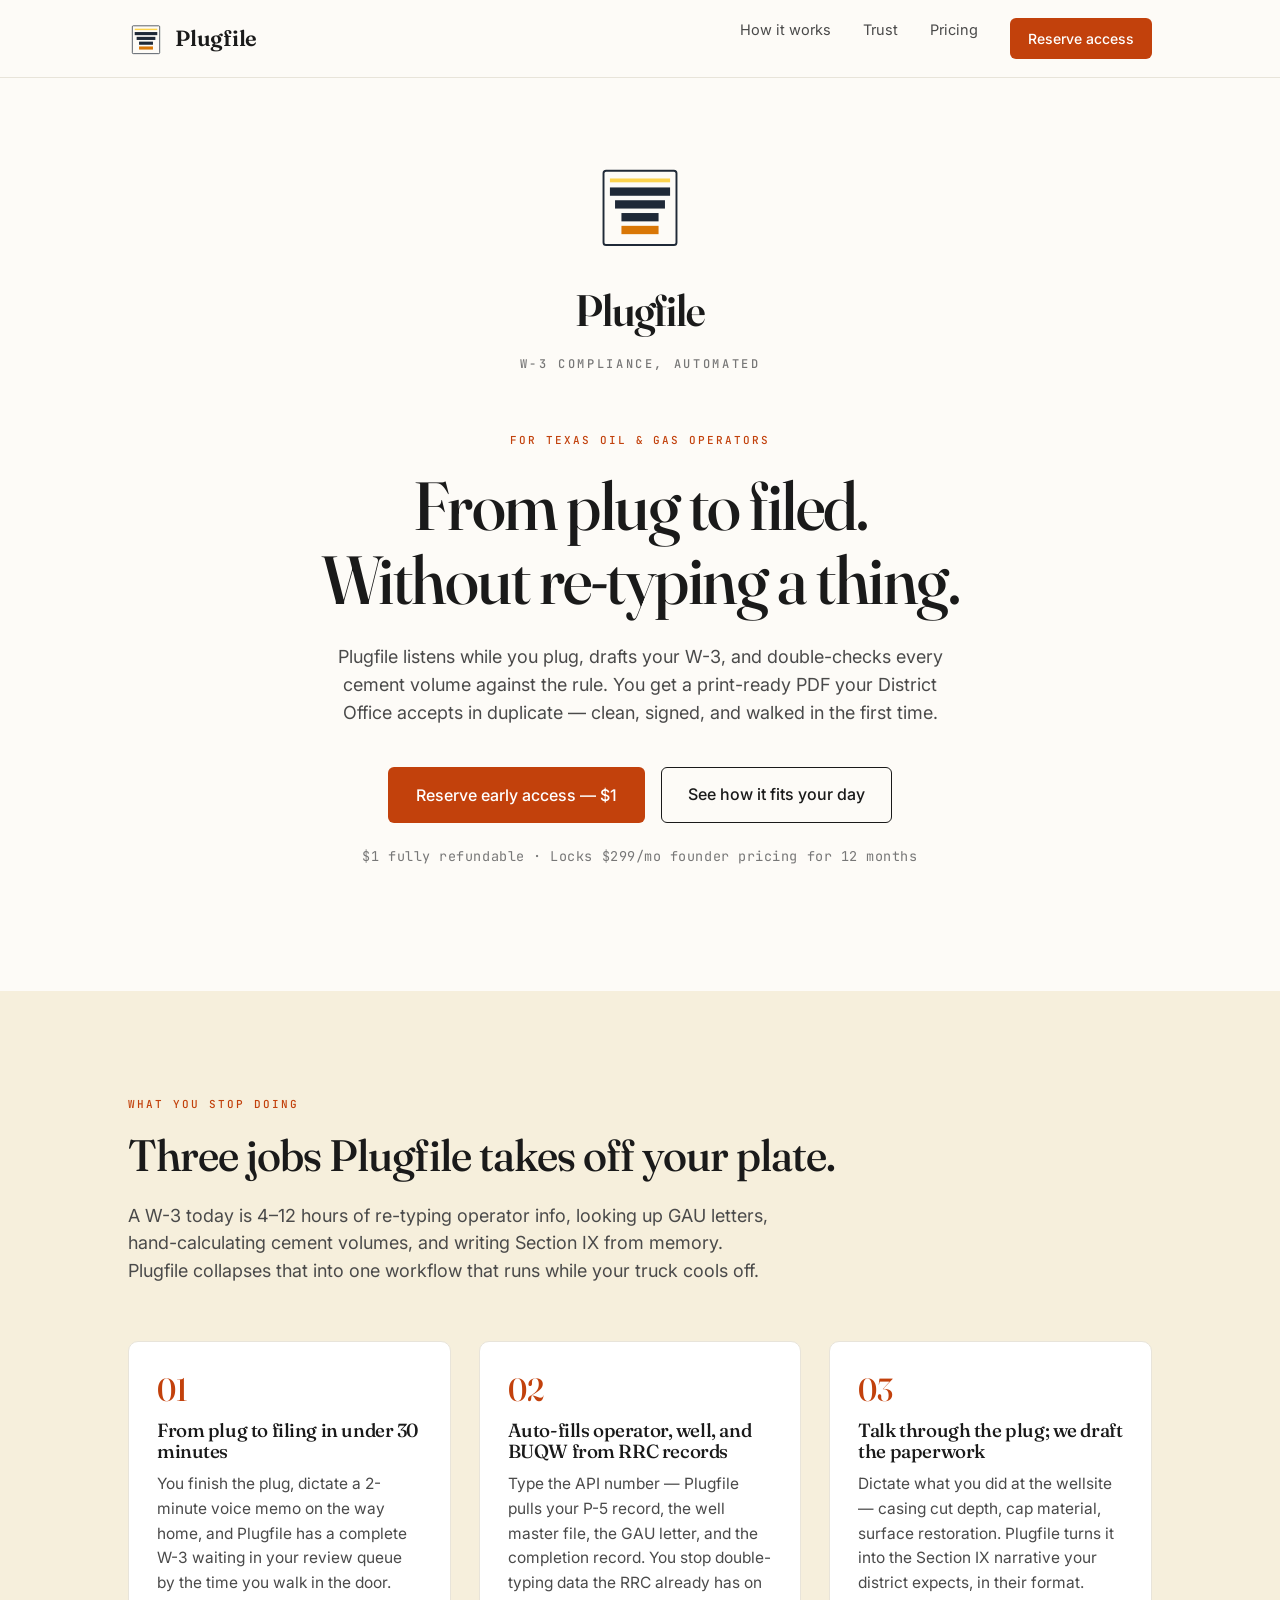
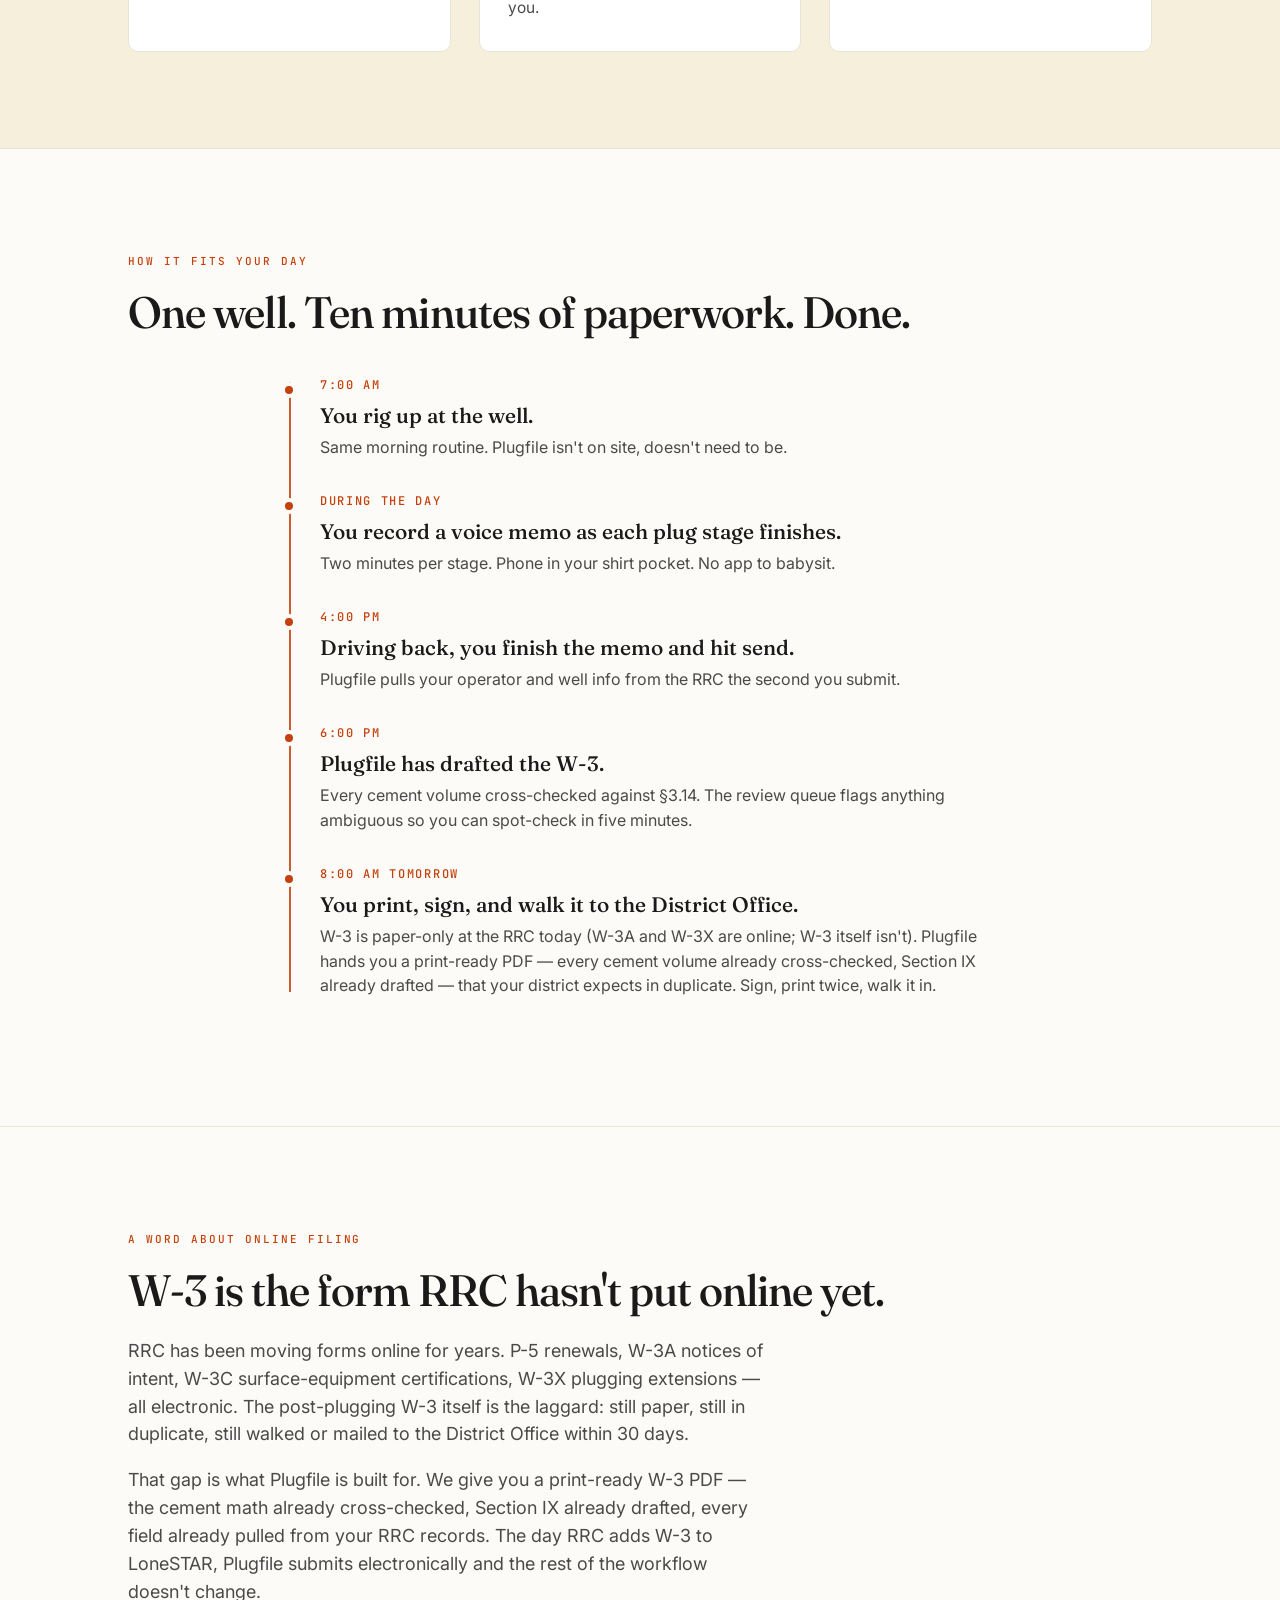
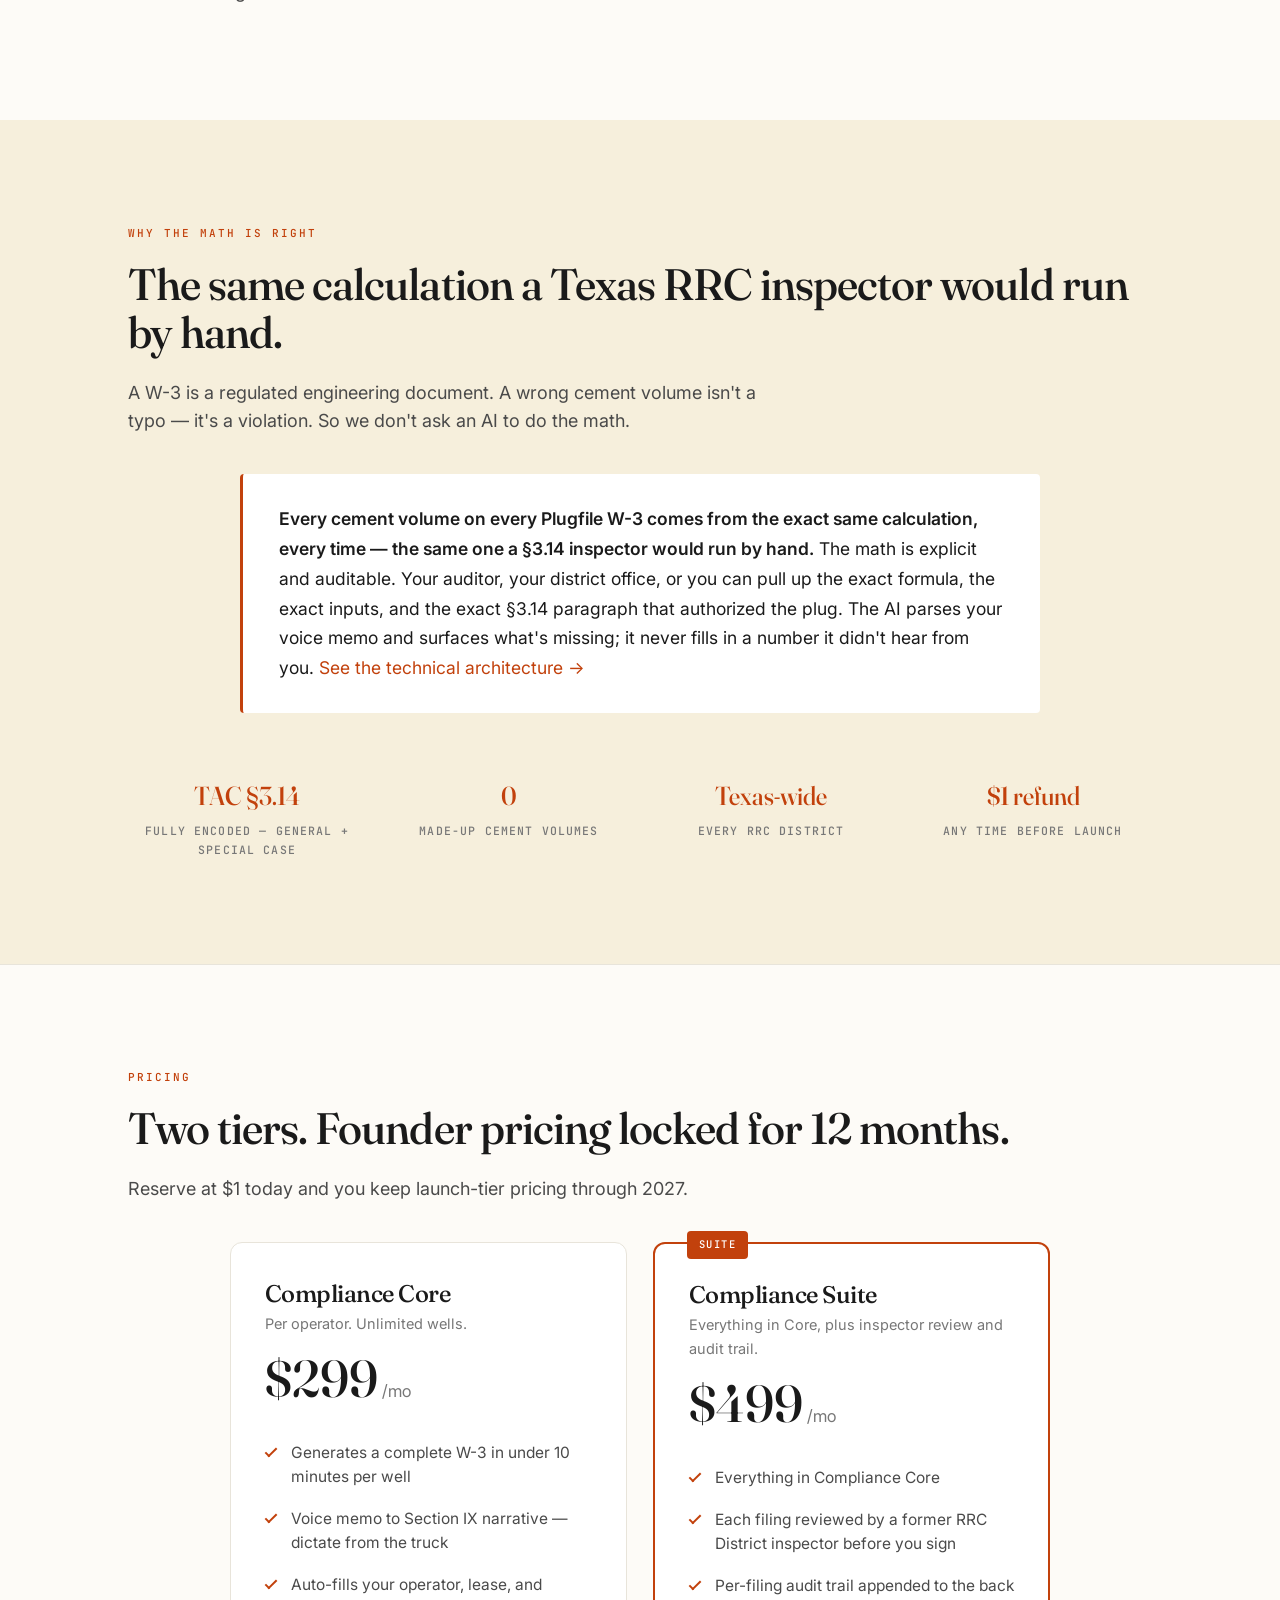
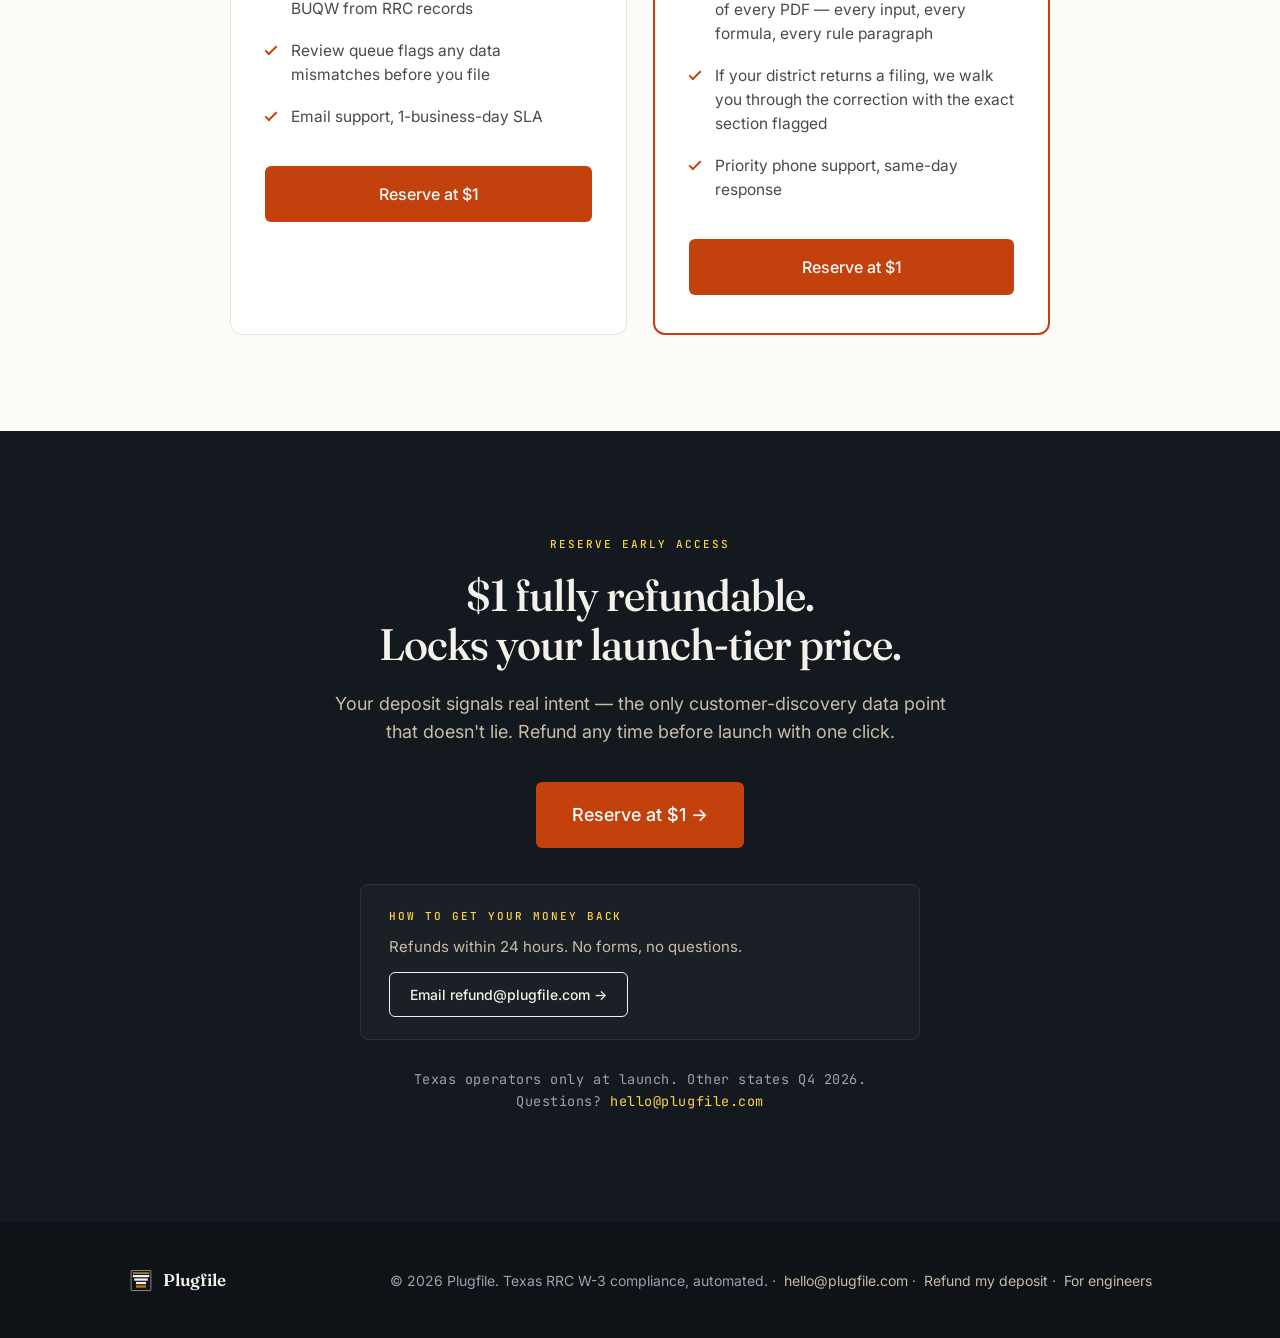
==== commit 8aacaea3: "Adopt Plugfile D2 framed-strata logo, add PNG/JPEG exports, favicon, final Kaproq sweep - branding/p" ====
--- a/landing/index.html
+++ b/landing/index.html
@@ -7,6 +7,7 @@
 <meta name="description" content="Plugfile drafts your Texas RRC Form W-3 from a voice memo. Auto-fills operator and well info from RRC records. Cross-checks every cement volume against TAC §3.14. Print-ready PDF your district office accepts in duplicate. Refundable $1 deposit reserves founder pricing.">
 <meta property="og:title" content="Plugfile — Stop hand-typing W-3s">
 <meta property="og:description" content="The plugging-record assistant that won't let cement volumes slip past your district inspector.">
+<link rel="icon" type="image/svg+xml" href="/favicon.svg">
 <meta name="theme-color" content="#1F2937">
 <link rel="preconnect" href="https://fonts.googleapis.com">
 <link rel="preconnect" href="https://fonts.gstatic.com" crossorigin>
@@ -239,21 +240,13 @@
   <div class="nav">
     <a href="#" class="brand">
       <svg viewBox="0 0 150 150" xmlns="http://www.w3.org/2000/svg" aria-hidden="true">
-        <g transform="translate(75, 75)">
-          <circle cx="0" cy="0" r="60" fill="#1F2937"/>
-          <line x1="-44" y1="-34" x2="44" y2="-34" stroke="#9CA3AF" stroke-width="1.5" stroke-linecap="round" opacity="0.6"/>
-          <line x1="-48" y1="-26" x2="48" y2="-26" stroke="#9CA3AF" stroke-width="1.5" stroke-linecap="round" opacity="0.6"/>
-          <line x1="-48" y1="26" x2="48" y2="26" stroke="#9CA3AF" stroke-width="1.5" stroke-linecap="round" opacity="0.6"/>
-          <line x1="-44" y1="34" x2="44" y2="34" stroke="#9CA3AF" stroke-width="1.5" stroke-linecap="round" opacity="0.6"/>
-          <rect x="-11" y="-50" width="22" height="100" fill="#0A0E14"/>
-          <rect x="-12" y="-50" width="2" height="100" fill="#E5E7EB"/>
-          <rect x="10" y="-50" width="2" height="100" fill="#E5E7EB"/>
-          <rect x="-11" y="-36" width="22" height="11" fill="#D97706"/>
-          <rect x="-11" y="-5.5" width="22" height="11" fill="#D97706"/>
-          <rect x="-11" y="25" width="22" height="11" fill="#D97706"/>
-          <rect x="-16" y="-54" width="32" height="5" fill="#FCD34D"/>
-        </g>
-      </svg>
+  <rect x="18" y="20" width="114" height="116" fill="none" stroke="#1F2937" stroke-width="3" rx="4"/>
+  <rect x="28" y="32" width="94" height="6" fill="#FCD34D"/>
+  <rect x="28" y="46" width="94" height="13" fill="#1F2937"/>
+  <rect x="36" y="66" width="78" height="13" fill="#1F2937"/>
+  <rect x="46" y="86" width="58" height="13" fill="#1F2937"/>
+  <rect x="46" y="106" width="58" height="13" fill="#D97706"/>
+</svg>
       Plugfile
     </a>
     <nav>
@@ -270,22 +263,14 @@
 <section class="hero">
   <div class="wrap">
     <div class="lockup">
-      <svg viewBox="0 0 150 150" xmlns="http://www.w3.org/2000/svg" aria-label="Plugfile logo">
-        <g transform="translate(75, 75)">
-          <circle cx="0" cy="0" r="60" fill="#1F2937"/>
-          <line x1="-44" y1="-34" x2="44" y2="-34" stroke="#9CA3AF" stroke-width="1.5" stroke-linecap="round" opacity="0.6"/>
-          <line x1="-48" y1="-26" x2="48" y2="-26" stroke="#9CA3AF" stroke-width="1.5" stroke-linecap="round" opacity="0.6"/>
-          <line x1="-48" y1="26" x2="48" y2="26" stroke="#9CA3AF" stroke-width="1.5" stroke-linecap="round" opacity="0.6"/>
-          <line x1="-44" y1="34" x2="44" y2="34" stroke="#9CA3AF" stroke-width="1.5" stroke-linecap="round" opacity="0.6"/>
-          <rect x="-11" y="-50" width="22" height="100" fill="#0A0E14"/>
-          <rect x="-12" y="-50" width="2" height="100" fill="#E5E7EB"/>
-          <rect x="10" y="-50" width="2" height="100" fill="#E5E7EB"/>
-          <rect x="-11" y="-36" width="22" height="11" fill="#D97706"/>
-          <rect x="-11" y="-5.5" width="22" height="11" fill="#D97706"/>
-          <rect x="-11" y="25" width="22" height="11" fill="#D97706"/>
-          <rect x="-16" y="-54" width="32" height="5" fill="#FCD34D"/>
-        </g>
-      </svg>
+      <svg viewBox="0 0 150 150" xmlns="http://www.w3.org/2000/svg" aria-hidden="true">
+  <rect x="18" y="20" width="114" height="116" fill="none" stroke="#1F2937" stroke-width="3" rx="4"/>
+  <rect x="28" y="32" width="94" height="6" fill="#FCD34D"/>
+  <rect x="28" y="46" width="94" height="13" fill="#1F2937"/>
+  <rect x="36" y="66" width="78" height="13" fill="#1F2937"/>
+  <rect x="46" y="86" width="58" height="13" fill="#1F2937"/>
+  <rect x="46" y="106" width="58" height="13" fill="#D97706"/>
+</svg>
       <div class="wordmark">Plugfile</div>
       <div class="tagline">W-3 compliance, automated</div>
     </div>
@@ -456,16 +441,13 @@
     <div class="brand">
       <span style="display: inline-flex; align-items: center; gap: 9px;">
         <svg viewBox="0 0 150 150" xmlns="http://www.w3.org/2000/svg" aria-hidden="true" style="width: 26px; height: 26px;">
-          <g transform="translate(75, 75)">
-            <circle cx="0" cy="0" r="60" fill="#F4F1EA"/>
-            <rect x="-11" y="-50" width="22" height="100" fill="#1F2937"/>
-            <rect x="-12" y="-50" width="2" height="100" fill="#9CA3AF"/>
-            <rect x="10" y="-50" width="2" height="100" fill="#9CA3AF"/>
-            <rect x="-11" y="-36" width="22" height="11" fill="#D97706"/>
-            <rect x="-11" y="-5.5" width="22" height="11" fill="#D97706"/>
-            <rect x="-11" y="25" width="22" height="11" fill="#D97706"/>
-          </g>
-        </svg>
+  <rect x="18" y="20" width="114" height="116" fill="none" stroke="#F4F1EA" stroke-width="3" rx="4"/>
+  <rect x="28" y="32" width="94" height="6" fill="#FCD34D"/>
+  <rect x="28" y="46" width="94" height="13" fill="#F4F1EA"/>
+  <rect x="36" y="66" width="78" height="13" fill="#F4F1EA"/>
+  <rect x="46" y="86" width="58" height="13" fill="#F4F1EA"/>
+  <rect x="46" y="106" width="58" height="13" fill="#D97706"/>
+</svg>
         Plugfile
       </span>
     </div>
